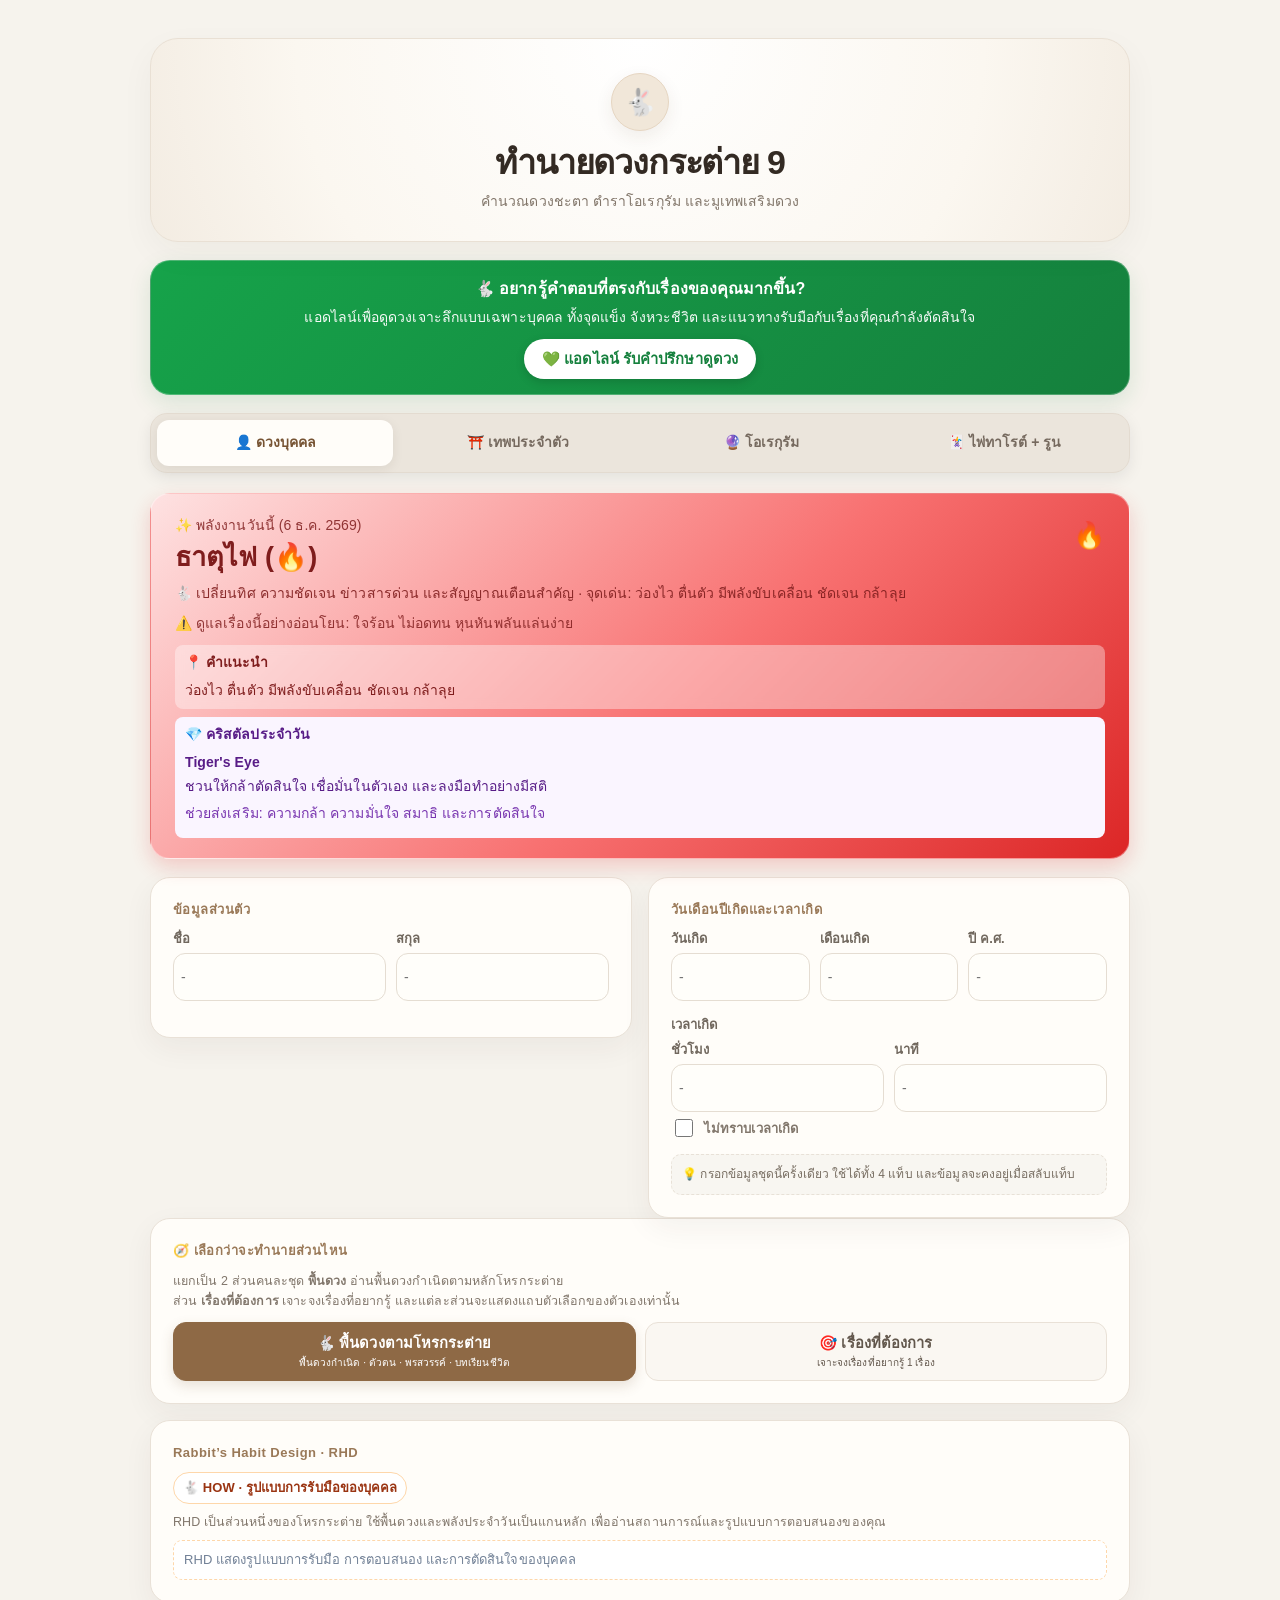
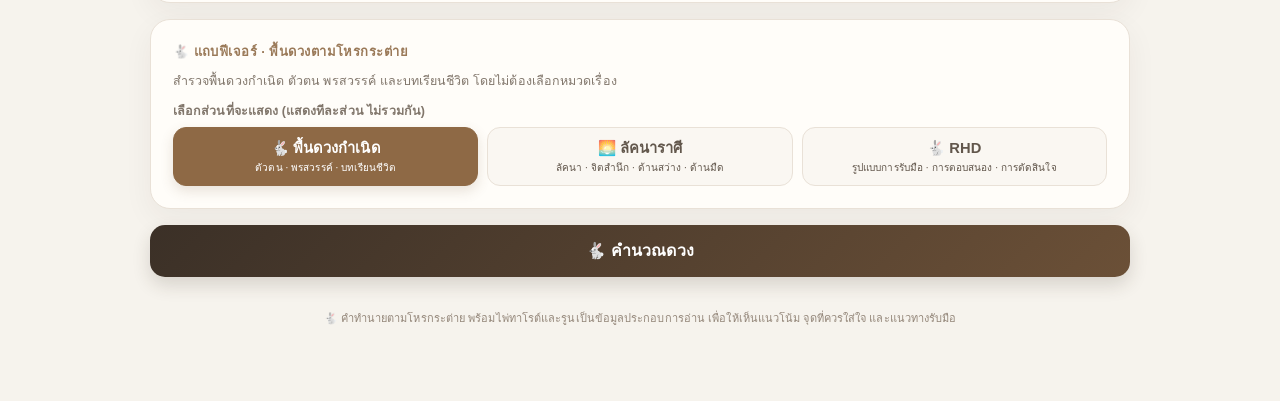
==== index.html @ 7a365c08 "Enable PWA installation on Rabbitastro Main" ====
<!DOCTYPE html>
<html lang="th">
<head>
  <meta charset="UTF-8" />
  <meta name="viewport" content="width=device-width, initial-scale=1.0, viewport-fit=cover" />
  <meta name="theme-color" content="#6f4b3e" />
  <meta name="mobile-web-app-capable" content="yes" />
  <meta name="apple-mobile-web-app-capable" content="yes" />
  <meta name="apple-mobile-web-app-status-bar-style" content="default" />
  <link rel="manifest" href="/manifest.webmanifest" />
  <link rel="icon" href="/assets/pwa/rabbitastro-icon.svg" type="image/svg+xml" />
  <title>🐇 โหรกระต่ายเลข 9 · คำนวณดวงชะตา ตำราโอเรกุรัม และมูเทพเสริมดวง</title>
  <link rel="stylesheet" href="assets/css/styles.css" />
</head>
<body>
  <div class="wrap">

    <header class="hero">
      <div class="bunny-badge">🐇</div>
      <h1>ทำนายดวงกระต่าย 9</h1>
      <p>คำนวณดวงชะตา ตำราโอเรกุรัม และมูเทพเสริมดวง</p>
    </header>


    <section class="line-cta home" aria-label="แอดไลน์ดูดวง">
      <div class="line-cta-title">🐇 อยากรู้คำตอบที่ตรงกับเรื่องของคุณมากขึ้น?</div>
      <div class="line-cta-text">แอดไลน์เพื่อดูดวงเจาะลึกแบบเฉพาะบุคคล ทั้งจุดแข็ง จังหวะชีวิต และแนวทางรับมือกับเรื่องที่คุณกำลังตัดสินใจ</div>
      <a class="line-cta-btn" href="https://lin.ee/6Jwz5RD" target="_blank" rel="noopener noreferrer">💚 แอดไลน์ รับคำปรึกษาดูดวง</a>
    </section>

    <div class="engine-tabs">
      <button class="tab-btn active" id="tabPerson">👤 ดวงบุคคล</button>
      <button class="tab-btn" id="tabGod">⛩️ เทพประจำตัว</button>
      <button class="tab-btn" id="tabOreguram">🔮 โอเรกุรัม</button>
      <button class="tab-btn" id="tabTarotRune">🃏 ไพ่ทาโรต์ + รูน</button>
    </div>

    <div class="daily-element-card" id="dailyElementBox">
      <div class="top-row">
        <div>
          <div class="daily-element-title">✨ พลังงานวันนี้ (<span id="dailyDateText">21 ก.ย. 2569</span>)</div>
          <div class="daily-element-value" id="dailyElementVal">ธาตุน้ำ (💧)</div>
        </div>
        <div class="daily-element-icon" id="dailyElementIcon">💧</div>
      </div>
      <div class="daily-element-desc" id="dailyElementDesc">🐇 เปลี่ยนทิศ   การไหลขยับขยาย การสื่อสาร และโอกาสใหม่ๆ ที่เข้ามา · จุดเด่น: ยืดหยุ่น ปรับตัวเก่ง มีความคิดสร้างสรรค์ลื่นไหล</div>
      <div class="daily-element-warn" id="dailyElementWarn">⚠️ ดูแลเรื่องนี้อย่างอ่อนโยน: ลังเล เปลี่ยนใจง่าย ขาดความแน่นอน</div>
      <div class="daily-element-badge daily-element-stack">
        <div class="daily-element-stack-title">📍 คำแนะนำ</div>
        <div id="dailyElementSuggest">ยืดหยุ่น ปรับตัวเก่ง มีความคิดสร้างสรรค์ลื่นไหล</div>
      </div>
      <div class="daily-element-badge daily-element-stack daily-crystal-stack" style="margin-top:8px;background:#faf5ff;border-color:#e9d5ff;color:#581c87;">
        <div class="daily-element-stack-title">💎 คริสตัลประจำวัน</div>
        <div><b id="dailyCrystalName">-</b></div>
        <div id="dailyCrystalHealing"></div>
        <div class="daily-element-desc" id="dailyCrystalSupport" style="margin-top:4px;color:#6b21a8;">ช่วยส่งเสริม: -</div>
      </div>
     </div>

    <script src="assets/js/01-daily-r9.js"></script>

    <!-- ===== ฟอร์มกรอกข้อมูลครั้งเดียว ใช้ร่วมกันทุกแท็บ (อยู่นอกแท็บ ข้อมูลจึงคงอยู่เมื่อสลับ) ===== -->
    <div id="sharedForm">
      <div class="shared-form-column shared-form-left">
        <section class="card">
          <span class="card-title">ข้อมูลส่วนตัว</span>
          <div class="f-row personal-name-row">
            <div class="field"><label for="fName">ชื่อ</label><input id="fName" type="text" placeholder="-" /></div>
            <div class="field"><label for="fLast">สกุล</label><input id="fLast" type="text" placeholder="-" /></div>
          </div>
        </section>
      </div>

      <div class="shared-form-column shared-form-right">
        <section class="card">
          <span class="card-title">วันเดือนปีเกิดและเวลาเกิด</span>
          <div class="f-row birth-date-row">
            <div class="field"><label for="bDay">วันเกิด</label><input id="bDay" type="number" min="1" max="31" placeholder="-" /></div>
            <div class="field"><label for="bMonth">เดือนเกิด</label><input id="bMonth" type="number" min="1" max="12" placeholder="-" /></div>
            <div class="field"><label for="bYear">ปี ค.ศ.</label><input id="bYear" type="number" placeholder="-" /></div>
          </div>
          <div style="margin-top: 8px;">
            <label>เวลาเกิด</label>
            <div class="f-row birth-time-row" style="margin-bottom:0;">
              <div class="field"><label for="bHour">ชั่วโมง</label><input id="bHour" type="number" min="0" max="23" placeholder="-" /></div>
              <div class="field"><label for="bMin">นาที</label><input id="bMin" type="number" min="0" max="59" placeholder="-" /></div>
            </div>
            <label class="chk"><input type="checkbox" id="noBirthTime" /> ไม่ทราบเวลาเกิด</label>
          </div>
          <div class="hint-box">
            💡 กรอกข้อมูลชุดนี้ครั้งเดียว ใช้ได้ทั้ง 4 แท็บ และข้อมูลจะคงอยู่เมื่อสลับแท็บ
          </div>
        </section>
      </div>
    </div>


    <div id="enginePerson">
      <section class="card">
        <span class="card-title">🧭 เลือกว่าจะทำนายส่วนไหน</span>
        <p style="font-size:12.5px; color:var(--text-muted); margin:0 0 10px;">
          แยกเป็น 2 ส่วนคนละชุด   <b>พื้นดวง</b> อ่านพื้นดวงกำเนิดตามหลักโหรกระต่าย<br/>
          ส่วน <b>เรื่องที่ต้องการ</b> เจาะจงเรื่องที่อยากรู้ และแต่ละส่วนจะแสดงแถบตัวเลือกของตัวเองเท่านั้น
        </p>
        <div class="chip-group" id="modeGroup">
          <div class="chip-btn active" data-mode="base"><span class="chip-title">🐇 พื้นดวงตามโหรกระต่าย</span><small style="font-weight:normal; font-size:10px;">พื้นดวงกำเนิด · ตัวตน · พรสวรรค์ · บทเรียนชีวิต</small></div>
          <div class="chip-btn" data-mode="topic"><span class="chip-title">🎯 เรื่องที่ต้องการ</span><small style="font-weight:normal; font-size:10px;">เจาะจงเรื่องที่อยากรู้ 1 เรื่อง</small></div>
        </div>
      </section>

      <!-- ===== Rabbit’s Habit Design (RHD) ===== -->
      <section class="card rhd-card" id="rhdControl">
        <span class="card-title">Rabbit’s Habit Design · RHD</span>
        <div class="rhd-badge">🐇 HOW · รูปแบบการรับมือของบุคคล</div>
        <p style="font-size:12.5px; color:var(--text-muted); margin:0 0 8px;">
          RHD เป็นส่วนหนึ่งของโหรกระต่าย ใช้พื้นดวงและพลังประจำวันเป็นแกนหลัก เพื่ออ่านสถานการณ์และรูปแบบการตอบสนองของคุณ
        </p>
        <div class="rhd-note">RHD แสดงรูปแบบการรับมือ การตอบสนอง และการตัดสินใจของบุคคล</div>
      </section>

      <!-- ===== แถบฟีเจอร์ของ "พื้นดวงตามโหรกระต่าย" ===== -->
      <section class="card" id="baseBar">
        <span class="card-title">🐇 แถบฟีเจอร์ · พื้นดวงตามโหรกระต่าย</span>
        <p style="font-size:12.5px; color:var(--text-muted); margin:0 0 10px;">
          สำรวจพื้นดวงกำเนิด ตัวตน พรสวรรค์ และบทเรียนชีวิต โดยไม่ต้องเลือกหมวดเรื่อง
        </p>
        <label style="font-size:12.5px; font-weight:700; color:var(--text-muted);">เลือกส่วนที่จะแสดง (แสดงทีละส่วน ไม่รวมกัน)</label>
        <div class="chip-group" id="baseViewGroup">
          <div class="chip-btn active" data-view="natal"><span class="chip-title">🐇 พื้นดวงกำเนิด</span><small style="font-weight:normal; font-size:10px;">ตัวตน · พรสวรรค์ · บทเรียนชีวิต</small></div>
          <div class="chip-btn" data-view="asc"><span class="chip-title">🌅 ลัคนาราศี</span><small style="font-weight:normal; font-size:10px;">ลัคนา · จิตสำนึก · ด้านสว่าง · ด้านมืด</small></div>
          <div class="chip-btn" data-view="rhd"><span class="chip-title">🐇 RHD</span><small style="font-weight:normal; font-size:10px;">รูปแบบการรับมือ · การตอบสนอง · การตัดสินใจ</small></div>
        </div>
      </section>

      <!-- ===== แถบฟีเจอร์ของ "เรื่องที่ต้องการ" ===== -->
      <section class="card" id="topicBar" style="display:none;">
        <span class="card-title">🎯 แถบฟีเจอร์ · เรื่องที่ต้องการ</span>
        <div style="margin-top:4px;">
          <label style="font-size:12.5px; font-weight:700; color:var(--text-muted);">เลือกส่วนที่จะแสดง (แสดงทีละส่วน ไม่รวมกัน)</label>
          <div class="chip-group" id="topicViewGroup">
            <div class="chip-btn active" data-view="short"><span class="chip-title">🎯 ภาพรวมของเรื่อง</span><small style="font-weight:normal; font-size:10px;">แนวโน้มหลักและ<span class="thai-keep">คำแนะนำ</span></small></div>
            <div class="chip-btn" data-view="month"><span class="chip-title">📅 รายเดือน</span><small style="font-weight:normal; font-size:10px;">แนวโน้มเฉพาะเรื่อง 3 เดือน</small></div>
          </div>
        </div>
        <div style="margin-top:14px;">
          <span class="card-title">หมวดเรื่อง</span>
          <p style="font-size:12.5px; color:var(--text-muted); margin:0 0 10px;">
            เลือกเรื่องที่อยากรู้ คำทำนายจะสรุปภาพรวมของเรื่องที่เลือก พร้อมแนวโน้ม จุดที่ควรระวัง และ<span class="thai-keep">คำแนะนำ</span> (ภาพรวม · รายเดือน 3 เดือน)<br/>
            เลือกหัวข้อที่ต้องการเพื่อดูคำทำนายเฉพาะเรื่อง
          </p>
          <div class="chip-group" id="catGroup">
            <div class="chip-btn active" data-cat="work">การงาน</div>
            <div class="chip-btn" data-cat="money">การเงิน</div>
            <div class="chip-btn" data-cat="health">สุขภาพ</div>
            <div class="chip-btn" data-cat="love">ความรัก</div>
            <div class="chip-btn" data-cat="interest">เรื่องที่สนใจ</div>
          </div>
        </div>
        <div style="margin-top:14px;">
          <span class="card-title">รายละเอียดเรื่อง</span>
          <div class="chip-group" id="subTopicGroup"></div>
        </div>
      </section>



      <button type="button" class="btn-submit" id="btnCalc">🐇 คำนวณดวง</button>
    </div>

    <!-- Engine 2: องค์เทพประจำตัวตามพื้นดวงโหรกระต่าย -->
    <div id="engineGod" style="display:none;">
      <section class="card">
        <span class="card-title">⛩️ ค้นหาองค์เทพประจำตัว</span>
        <p style="font-size:13px; color:var(--text-muted); margin:0; line-height:1.65;">
          อ่านองค์เทพประจำตัวโดยยึดพื้นดวงตามหลักโหรกระต่ายเป็นหลัก และใช้องค์เทพเป็นสัญลักษณ์ประกอบคำทำนาย
        </p>
        <div class="hint-box" style="margin-top:12px;">✨ กรุณากรอกข้อมูลส่วนตัวในแบบฟอร์มหลักด้านบนให้ครบ หากไม่ทราบเวลาเกิด สามารถเลือก “ไม่ทราบเวลาเกิด” ได้</div>
      </section>
      <button class="btn-submit" id="btnCalcGod" style="background: linear-gradient(135deg, #b45309 0%, #78350f 100%);">
        ⛩️ คำนวณองค์เทพประจำตัว
      </button>
    </div>

    <!-- Engine ตำราโอเรกุรัม 100 คำถาม -->
    <div id="engineTarotRune" style="display:none;">
  <section class="card">
    <span class="card-title">🃏 ไพ่ทาโรต์ + ᚠ อักษรรูน</span>
    <p style="font-size:12.5px;color:var(--text-muted);margin:0 0 10px;">ใช้ไพ่ทาโรต์และอักษรรูนเป็นสัญลักษณ์ประกอบการอ่าน โดยให้โหรกระต่ายเป็นแกนหลักของคำทำนาย</p>
    <div class="hint-box">✨ เมื่อกดคำนวณ ระบบจะแสดงคำทำนายแบบละเอียด พร้อมไพ่ประจำตัว ไพ่ประจำวัน รูนประจำตัว รูนประจำวัน และคำทำนายร่วมกับโหรกระต่าย</div>
  </section>
  <button class="btn-submit" id="btnCalcTarotRune" style="background:linear-gradient(135deg,#7c3aed 0%,#312e81 100%);">🃏 คำนวณไพ่ทาโรต์ + อักษรรูน</button>
</div>

<div id="engineOreguram" style="display:none;">
      <section class="card">
        <span class="card-title">🔮 ตำราทำนายโอเรกุรัม · 100 คำถาม</span>
        <p style="font-size:12.5px; color:var(--text-muted); margin-bottom:12px;">
          คิดถึงเรื่องที่อยากรู้ให้ชัด แล้วเลือกคำถามที่ตรงกับสถานการณ์ของคุณ 1 ข้อ
        </p>
        <div class="oreguram-input-group">
          <label>หมวดคำถาม</label>
          <div id="oreguramCategorySlider" class="oreguram-slider" role="group" aria-label="เลื่อนเลือกหมวดคำถาม"></div>
        </div>
        <div class="oreguram-input-group" style="margin-top:14px;">
          <label>คำถาม</label>
          <div id="oreguramQuestionSlider" class="oreguram-slider oreguram-question-slider" role="group" aria-label="เลื่อนเลือกคำถาม">
            <span class="oreguram-slider-placeholder">กรุณาเลือกหมวดคำถามก่อน</span>
          </div>
        </div>
        <div hidden aria-hidden="true">
          <select id="oreguramCategory"><option value="">เลือกหมวดคำถาม</option></select>
          <select id="oreguramQuestion" disabled><option value="">เลือกคำถาม</option></select>
          <select id="oreguramTopic" disabled><option value="">เลือกหัวข้อ</option></select>
        </div>
        <div class="hint-box" style="margin-top:12px;">
          📖 เลือกหมวดเรื่องก่อน แล้วช่องคำถามจะแสดงเฉพาะคำถามในหมวดนั้น เลือกคำถามที่ตรงกับสิ่งที่อยากรู้เพื่ออ่านคำทำนายตามโหรกระต่าย
        </div>
      </section>

      <button class="btn-submit" id="btnCalcOreguram" style="background: linear-gradient(135deg, #4c1d95 0%, #1e1b4b 100%);">
        🔮 ถอดรหัสคำทำนายโอเรกุรัม
      </button>
    </div>


    <section id="results" class="card" style="display:none; margin-top:16px;"></section>

    <footer>🐇 คำทำนายตามโหรกระต่าย พร้อมไพ่ทาโรต์และรูนเป็นข้อมูลประกอบการอ่าน เพื่อให้เห็นแนวโน้ม จุดที่ควรใส่ใจ และแนวทางรับมือ</footer>
  </div>

  <script src="assets/js/02-horakratai-engine.js"></script>

  <script src="assets/js/03-daily-element.js"></script>

  <script src="assets/js/04-ui-renderers.js"></script>
  <script src="assets/js/05-form-storage.js"></script>

  <script>
    if ("serviceWorker" in navigator && window.isSecureContext) {
      window.addEventListener("load", function () {
        navigator.serviceWorker.register("/service-worker.js", { scope: "/" })
          .catch(function (error) { console.warn("Rabbitastro PWA registration:", error); });
      });
    }
  </script>
</body>
</html>
---- assets/css/styles.css ----
:root {
  --bg-color: #f8f8f8;
  --card-bg: #ffffff;
  --text-main: #2d3748;
  --text-muted: #718096;
  --primary-orange: #e66a00;
  --primary-orange-light: #fff5eb;
  --dark-btn: #1a1a1a;
  --border-color: #edf2f7;
  --radius-lg: 20px;
  --radius-md: 12px;
  --shadow: 0 4px 15px rgba(0, 0, 0, 0.03);
}

* { box-sizing: border-box; }
html { scroll-behavior: smooth; }
body {
  margin: 0;
  font-family: -apple-system, BlinkMacSystemFont, "Sarabun", "SF Pro Display", "Segoe UI", Roboto, sans-serif;
  background-color: var(--bg-color);
  color: var(--text-main);
  line-height: 1.6;
}

.wrap { max-width: 480px; margin: 0 auto; padding: 20px 16px 60px; }

header.hero { text-align: center; padding: 10px 0 15px; }
.hero .bunny-badge {
  width: 50px; height: 50px; background: #fff5eb; border-radius: 50%;
  display: flex; align-items: center; justify-content: center;
  font-size: 26px; margin: 0 auto 10px; border: 1px solid #fbd38d;
}
.hero h1 { margin: 0; font-size: 22px; font-weight: 800; color: #1a202c; }
.hero p { margin: 4px 0 0; color: var(--text-muted); font-size: 13px; }

.engine-tabs {
  display: flex; gap: 4px; margin: 15px 0 12px; background: #e2e8f0; padding: 4px; border-radius: 14px;
  flex-wrap: wrap;
}
.tab-btn {
  flex: 1 1 30%; text-align: center; padding: 8px 6px; border: none; background: transparent;
  border-radius: 10px; font-weight: 700; font-size: 12px; color: var(--text-muted); cursor: pointer;
  transition: all .2s ease;
}
.tab-btn.active {
  background: var(--card-bg); color: var(--primary-orange); box-shadow: 0 2px 6px rgba(0,0,0,0.06);
}

.daily-element-card {
  background: linear-gradient(135deg, #7a120a 0%, #a72318 100%);
  color: #ffffff; border-radius: var(--radius-lg); padding: 16px 18px; margin-bottom: 16px;
  box-shadow: 0 8px 20px rgba(122, 18, 10, 0.25); position: relative; overflow: hidden;
  transition: all 0.4s ease;
}
.daily-element-card.card-elem-น้ำ { background: linear-gradient(135deg, #dbeafe 0%, #93c5fd 55%, #60a5fa 100%) !important; box-shadow: 0 8px 20px rgba(37,99,235,.18) !important; color: #1e3a8a; }
.daily-element-card.card-elem-ไฟ { background: linear-gradient(135deg, #fee2e2 0%, #f87171 55%, #dc2626 100%) !important; box-shadow: 0 8px 20px rgba(220,38,38,.20) !important; color: #7f1d1d; }
.daily-element-card.card-elem-ไม้ { background: linear-gradient(135deg, #dcfce7 0%, #86efac 55%, #16a34a 100%) !important; box-shadow: 0 8px 20px rgba(22,163,74,.18) !important; color: #14532d; }
.daily-element-card.card-elem-เหล็ก { background: linear-gradient(135deg, #f3f4f6 0%, #9ca3af 55%, #6b7280 100%) !important; box-shadow: 0 8px 20px rgba(75,85,99,.20) !important; color: #1f2937; }
.daily-element-card.card-elem-ดิน { background: linear-gradient(135deg, #f3e2d0 0%, #c89b72 55%, #8b5a2b 100%) !important; box-shadow: 0 8px 20px rgba(120,72,32,.20) !important; color: #4a2c16; }
.daily-element-card.card-elem-ทอง { background: linear-gradient(135deg, #fff9b0 0%, #fde047 55%, #eab308 100%) !important; box-shadow: 0 8px 20px rgba(161,98,7,.20) !important; color: #713f12; }
.daily-element-card.card-elem-น้ำ .daily-element-title,
.daily-element-card.card-elem-น้ำ .daily-element-desc,
.daily-element-card.card-elem-น้ำ .daily-element-warn,
.daily-element-card.card-elem-ไฟ .daily-element-title,
.daily-element-card.card-elem-ไฟ .daily-element-desc,
.daily-element-card.card-elem-ไฟ .daily-element-warn,
.daily-element-card.card-elem-ไม้ .daily-element-title,
.daily-element-card.card-elem-ไม้ .daily-element-desc,
.daily-element-card.card-elem-ไม้ .daily-element-warn,
.daily-element-card.card-elem-เหล็ก .daily-element-title,
.daily-element-card.card-elem-เหล็ก .daily-element-desc,
.daily-element-card.card-elem-เหล็ก .daily-element-warn,
.daily-element-card.card-elem-ดิน .daily-element-title,
.daily-element-card.card-elem-ดิน .daily-element-desc,
.daily-element-card.card-elem-ดิน .daily-element-warn,
.daily-element-card.card-elem-ทอง .daily-element-title,
.daily-element-card.card-elem-ทอง .daily-element-desc,
.daily-element-card.card-elem-ทอง .daily-element-warn { color: inherit; }
.daily-element-card.card-elem-น้ำ .daily-element-badge,
.daily-element-card.card-elem-ไฟ .daily-element-badge,
.daily-element-card.card-elem-ไม้ .daily-element-badge,
.daily-element-card.card-elem-เหล็ก .daily-element-badge,
.daily-element-card.card-elem-ดิน .daily-element-badge,
.daily-element-card.card-elem-ทอง .daily-element-badge { background: rgba(255,255,255,.38); color: inherit; }

.daily-element-card .top-row { display: flex; justify-content: space-between; align-items: flex-start; }
.daily-element-title { font-size: 12px; opacity: 0.85; font-weight: 500; }
.daily-element-icon { font-size: 26px; }
.daily-element-value { font-size: 22px; font-weight: 800; margin: 2px 0 6px; }
.daily-element-desc { font-size: 12.5px; opacity: 0.9; margin-bottom: 6px; }
.daily-element-warn { font-size: 12px; opacity: 0.85; margin-bottom: 10px; }
.daily-element-badge {
  background: rgba(0, 0, 0, 0.25); border-radius: 8px; padding: 6px 10px; font-size: 12px;
  display: inline-flex; align-items: center; gap: 6px; backdrop-filter: blur(4px);
}

.card {
  background: var(--card-bg); border-radius: var(--radius-lg); padding: 18px; margin-bottom: 14px;
  box-shadow: var(--shadow); border: 1px solid var(--border-color);
}
.card-title { font-size: 12px; font-weight: 700; color: #a0aec0; text-transform: uppercase; margin-bottom: 10px; display: block; }

.f-row { display: flex; gap: 8px; margin-bottom: 10px; }
.f-row .field { flex: 1; }
label { display: block; font-size: 12px; font-weight: 600; color: var(--text-muted); margin-bottom: 4px; }
input, select {
  width: 100%; font-family: inherit; font-size: 13.5px; color: var(--text-main);
  border-radius: 10px; border: 1px solid #e2e8f0; padding: 8px 10px; background: #fdfdfd; outline: none;
}
input:focus, select:focus { border-color: var(--primary-orange); background: #fff; }

.chk { display: inline-flex; align-items: center; gap: 4px; font-size: 11px; color: var(--text-muted); cursor: pointer; margin-top: 4px; }

.chip-group { display: flex; gap: 8px; flex-wrap: wrap; margin-top: 4px; }
.chip-btn {
  flex: 1; min-width: 0; padding: 10px 8px; border-radius: 10px; border: 1px solid #edf2f7; background: #f7fafc;
  font-size: 13px; font-weight: 600; color: #4a5568; cursor: pointer; transition: all .15s; text-align: center;
}
.chip-btn.active {
  background: var(--primary-orange); color: #fff; border-color: var(--primary-orange);
  box-shadow: 0 3px 8px rgba(230, 106, 0, 0.25);
}
.chip-btn-sub {
  padding: 6px 12px; border-radius: 8px; border: 1px solid #edf2f7; background: #f7fafc;
  font-size: 12px; font-weight: 500; color: #4a5568; cursor: pointer;
}
.chip-btn-sub.active {
  background: var(--primary-orange-light); color: var(--primary-orange); border-color: #fbd38d; font-weight: 700;
}

.btn-submit {
  width: 100%; border: 0; cursor: pointer; font-weight: 700; font-size: 15px; padding: 13px;
  border-radius: var(--radius-md); background: var(--dark-btn); color: #fff;
  display: flex; align-items: center; justify-content: center; gap: 8px; margin-top: 10px;
  box-shadow: 0 4px 12px rgba(0,0,0,0.15); transition: background .2s;
}
.btn-submit:hover { background: #333; }

.num-grid { display: flex; flex-direction: column; gap: 10px; margin: 10px 0; }
.num-tile { background: #f7fafc; border: 1px solid #edf2f7; border-radius: 12px; padding: 12px; }
.num-tile.hl { background: var(--primary-orange-light); border-color: #fbd38d; }
.num-tile .k { font-size: 11px; color: var(--text-muted); font-weight: 700; text-transform: uppercase; }
.num-tile .v { font-size: 15px; font-weight: 800; color: var(--text-main); margin-top: 2px; }
.num-tile .desc { font-size: 12px; color: #4a5568; margin-top: 4px; line-height: 1.4; }

.month-grid { display: flex; flex-direction: column; gap: 10px; margin-top: 10px; }
.month-card { background: #ffffff; border: 1px solid #e2e8f0; border-radius: 12px; padding: 12px; box-shadow: 0 2px 6px rgba(0,0,0,0.02); }
.month-header { display: flex; justify-content: space-between; align-items: center; margin-bottom: 6px; }
.month-name { font-size: 14px; font-weight: 800; color: #2d3748; }

.element-tag { display: inline-block; padding: 2px 6px; border-radius: 4px; font-size: 11px; font-weight: bold; margin-left: 4px; }
.elem-น้ำ { background: #e0f2fe; color: #0369a1; }
.elem-ไฟ { background: #fee2e2; color: #b91c1c; }
.elem-ไม้ { background: #dcfce7; color: #166534; }
.elem-เหล็ก { background: #e5e7eb; color: #374151; }
.elem-ดิน { background: #fef3c7; color: #92400e; }
.elem-ทอง { background: #fef08a; color: #a16207; }

.pred-block { margin: 10px 0; padding: 13px; background: #f7fafc; border-radius: 12px; border: 1px solid #edf2f7; }
.pred-block h4 { margin: 0 0 8px; font-size: 16px; line-height: 1.45; color: var(--primary-orange); border-bottom: 1px solid #edf2f7; padding-bottom: 7px; }
.pred-section-item { margin-top: 8px; font-size: 15px; line-height: 1.7; }
.pred-section-item b { line-height: 1.6; }
.answer-box { font-size: 15px; line-height: 1.7; }
.step-list li { margin-bottom: 5px; font-size: 14px; line-height: 1.65; }
.dd-box { font-size: 14px; line-height: 1.65; }
/* อ่านง่ายบนหน้าจอมือถือ โดยคงขนาดตัวอักษรคำทำนายให้ชัดเจน */
@media (max-width: 600px) {
  .pred-block { padding: 12px; }
  .pred-block h4 { font-size: 16px; }
  .pred-section-item { font-size: 15px; line-height: 1.75; }
}
.pred-section-item b { color: #2d3748; }

.answer-box { border-radius: 12px; padding: 12px 14px; margin: 10px 0; font-size: 13px; line-height: 1.55; border: 1px solid; }
.verdict-good { background: #f0fff4; border-color: #9ae6b4; color: #22543d; }
.verdict-mid { background: #fffaf0; border-color: #fbd38d; color: #744210; }
.verdict-warn { background: #fff5f5; border-color: #feb2b2; color: #742a2a; }
.verdict-chip { display: inline-block; font-size: 11.5px; font-weight: 800; padding: 3px 12px; border-radius: 20px; margin-bottom: 6px; }
.chip-good { background: #c6f6d5; color: #22543d; border: 1px solid #9ae6b4; }
.chip-mid { background: #fefcbf; color: #744210; border: 1px solid #faf089; }
.chip-warn { background: #fed7d7; color: #742a2a; border: 1px solid #feb2b2; }
.hint-box { font-size: 12px; color: var(--text-muted); background: #f7fafc; border: 1px dashed #e2e8f0; border-radius: 10px; padding: 10px; margin-top: 8px; }

/* ---------- บล็อกรายละเอียดเชิงลึก ---------- */
.step-list { margin: 6px 0 0; padding-left: 18px; }
.step-list li { margin-bottom: 6px; font-size: 12.5px; line-height: 1.5; color: #2d3748; }
.dd-grid { display: flex; flex-direction: column; gap: 8px; margin-top: 8px; }
.dd-box { border-radius: 10px; padding: 9px 11px; font-size: 12.5px; line-height: 1.5; }
.dd-do { background: #f0fff4; border: 1px solid #9ae6b4; color: #22543d; }
.dd-dont { background: #fff5f5; border: 1px solid #feb2b2; color: #742a2a; }
.dd-box ul { margin: 4px 0 0; padding-left: 18px; }
.dd-box li { margin-bottom: 3px; }
.lucky-grid { display: flex; flex-wrap: wrap; gap: 6px; margin-top: 7px; }
.lucky-chip { background: #ffffff; border: 1px solid #e2e8f0; border-radius: 20px; padding: 3px 10px; font-size: 11.5px; color: #2d3748; font-weight: 600; }
.chant-box { background: #ffffff; border: 1px dashed #d8b4fe; border-radius: 10px; padding: 9px 11px; margin-top: 8px; font-size: 12.5px; color: #4c1d95; line-height: 1.5; }
.chant-box .mantra { font-family: monospace; white-space: pre-wrap; font-weight: 700; color: #581c87; display: block; margin-top: 3px; }
.role-box { border-left: 4px solid #fbd38d; background: #fffaf0; border-radius: 8px; padding: 9px 11px; font-size: 12.5px; line-height: 1.5; margin-top: 8px; color: #744210; }

/* ---------- Rabbit’s Habit Design (RHD) ---------- */
.rhd-card { background: linear-gradient(135deg, #fffaf0 0%, #fff7ed 100%); border: 1px solid #fed7aa; }
.rhd-badge { display:inline-flex; align-items:center; gap:6px; padding:4px 9px; border-radius:999px; background:#fff; border:1px solid #fed7aa; color:#9a3412; font-size:11px; font-weight:800; margin-bottom:8px; }
.rhd-grid { display:grid; grid-template-columns:1fr 1fr; gap:8px; margin-top:8px; }
.rhd-tile { background:#fff; border:1px solid #edf2f7; border-radius:10px; padding:9px 10px; }
.rhd-tile .rhd-k { font-size:10.5px; color:#a0aec0; font-weight:800; text-transform:uppercase; }
.rhd-tile .rhd-v { font-size:14px; font-weight:800; color:#2d3748; margin-top:2px; }
.rhd-tile .rhd-d { font-size:11.5px; color:#4a5568; line-height:1.45; margin-top:3px; }
.rhd-combined { background:#fff; border:1px solid #fdba74; border-left:4px solid #ea580c; border-radius:11px; padding:10px 11px; margin-top:9px; }
.rhd-combined h4 { margin:0 0 5px; font-size:13.5px; color:#9a3412; }
.rhd-section { margin-top:7px; font-size:12px; line-height:1.55; color:#2d3748; }
.rhd-section b { color:#7c2d12; }
.rhd-note { margin-top:8px; font-size:11px; color:#718096; background:#fff; border:1px dashed #fed7aa; border-radius:9px; padding:8px 10px; }
.rhd-matrix-count { display:inline-block; margin-left:5px; padding:2px 7px; border-radius:999px; background:#ffedd5; color:#9a3412; font-size:10px; font-weight:800; }
@media (max-width:360px){ .rhd-grid{grid-template-columns:1fr;} }
.role-box b { color: #975a16; }
.mini-h { font-size: 12.5px; font-weight: 800; color: #2d3748; margin-top: 10px; display: block; }
.level-dots { margin-top: 8px; }
.level-dots .dot { display: inline-block; width: 15px; height: 15px; border-radius: 50%; margin-right: 4px; background: #e2e8f0; }

/* ---------- บล็อกยอดฮิต + ขั้นตอนที่ 9 ---------- */
.tbl-scroll { overflow-x: auto; margin-top: 6px; }
.num-tbl { min-width: 100%; }
.num-tbl td, .num-tbl th { font-size: 11.5px; padding: 6px 7px; }
.topic-line { font-size: 12.5px; color: #2d3748; background: #fffaf0; border: 1px solid #fbd38d; border-radius: 10px; padding: 7px 10px; margin-top: 8px; line-height: 1.55; }
.num-badge { display: inline-block; min-width: 21px; text-align: center; background: #1e40af; color: #fff; border-radius: 6px; padding: 1px 5px; font-weight: 800; font-size: 12px; }
.muted { color: #a0aec0; }
.lucky-pill { display: inline-block; background: #fef3c7; border: 1px solid #fbd38d; color: #92400e; border-radius: 20px; padding: 1px 8px; font-weight: 800; font-size: 12px; margin-right: 4px; }
.mth3 { display: flex; flex-direction: column; gap: 6px; margin-top: 6px; }
.mth { background: #f7fafc; border: 1px solid #edf2f7; border-radius: 10px; padding: 8px 10px; font-size: 12.5px; color: #4a5568; line-height: 1.5; }
.mth b { display: block; color: #2d3748; font-size: 12px; margin-bottom: 2px; }

.god-card {
  background: linear-gradient(135deg, #fffbeb 0%, #fef3c7 100%);
  border: 1px solid #fde68a; border-radius: 16px; padding: 16px; margin-top: 10px;
}
.god-title { font-size: 18px; font-weight: 800; color: #78350f; display: flex; align-items: center; gap: 8px; }
.god-type { font-size: 11px; background: #b45309; color: #fff; padding: 2px 8px; border-radius: 12px; font-weight: 600; }
.god-box { background: #ffffff; border-radius: 10px; padding: 10px; margin-top: 8px; font-size: 12.5px; color: #451a03; border: 1px solid #fef3c7; }
.god-box b { color: #78350f; }

/* ---------- รายละเอียดองค์เทพแบบเต็ม ---------- */
.god-card-main { padding: 18px; }
.god-message-box { font-size: 16px; line-height: 1.85; padding: 15px; border-radius: 14px; }
.god-message-box b { display: inline-block; margin-bottom: 5px; font-size: 16px; color: #166534; }
.god-card-main .god-lead { font-size: 15px; line-height: 1.8; }
.god-code-row { display:flex; justify-content:space-between; gap:8px; flex-wrap:wrap; font-size:12px; color:#92400e; margin-top:6px; }
.god-lead { margin-top:10px; background:rgba(255,255,255,.78); border:1px solid #fde68a; border-radius:12px; padding:11px; font-size:12.5px; line-height:1.6; color:#451a03; }
.god-prediction-block { background:#fffaf0; border-color:#fcd34d; }
.god-role-block { background:#fffbeb; border-color:#fde68a; }
.god-warning-block { background:#fff7ed; border-color:#fed7aa; }
.god-detail-box { background:#fff; border:1px solid #fef3c7; border-radius:10px; padding:10px 11px; margin-top:8px; font-size:12.5px; line-height:1.55; color:#451a03; }
.god-detail-box.good { background:#f0fdf4; border-color:#bbf7d0; color:#14532d; }
.god-detail-box.warn { background:#fff5f5; border-color:#fecaca; color:#7f1d1d; }
.god-detail-title { font-weight:800; color:#78350f; margin-bottom:3px; }
.god-detail-box.good .god-detail-title { color:#166534; }
.god-detail-box.warn .god-detail-title { color:#991b1b; }
.god-list { margin:5px 0 0; padding-left:20px; font-size:12.5px; line-height:1.55; color:#451a03; }
.god-list li { margin-bottom:5px; }

table.tbl { width: 100%; border-collapse: collapse; margin: 10px 0; font-size: 12px; }
table.tbl th, table.tbl td { border: 1px solid #edf2f7; padding: 8px; text-align: left; }
table.tbl th { background: #f7fafc; color: var(--text-muted); }

.refs details { background: var(--card-bg); border: 1px solid var(--border-color); border-radius: 12px; margin: 8px 0; padding: 10px 14px; }
.refs summary { cursor: pointer; font-weight: 700; font-size: 13px; color: var(--text-main); }

.oreguram-symbol {
  font-family: monospace; font-size: 20px; letter-spacing: 4px; background: #2d3748; color: #fbd38d;
  padding: 8px 16px; border-radius: 8px; display: inline-block; margin: 8px 0; text-align: center;
}

footer { text-align: center; color: var(--text-muted); font-size: 11px; margin-top: 20px; }

/* ---------- CTA แอดไลน์ดูดวง ---------- */
.line-cta {
  margin: 14px 0 16px; padding: 15px 16px; border-radius: 16px;
  background: linear-gradient(135deg, #16a34a 0%, #15803d 100%);
  color: #fff; box-shadow: 0 8px 18px rgba(21,128,61,.20);
  text-align: center;
}
.line-cta.home { margin-top: 4px; }
.line-cta-title { font-size: 14px; font-weight: 800; margin-bottom: 5px; }
.line-cta-text { font-size: 12px; line-height: 1.55; opacity: .96; margin-bottom: 10px; }
.line-cta-btn {
  display: inline-flex; align-items: center; justify-content: center; gap: 6px;
  min-width: 210px; padding: 10px 18px; border-radius: 999px;
  background: #fff; color: #15803d; text-decoration: none;
  font-size: 13px; font-weight: 800; box-shadow: 0 3px 10px rgba(0,0,0,.15);
}
.line-cta-btn:active { transform: translateY(1px); }

/* ---------- ปรับขนาดตัวอักษรให้อ่านง่ายขึ้น ---------- */
body { font-size: 15px; line-height: 1.75; }
.hero h1 { font-size: 24px; }
.hero p { font-size: 14px; line-height: 1.65; }
label, .card-title { font-size: 14px; }
input, select, textarea { font-size: 16px; }
button, .btn, .tab-btn { font-size: 15px; }
.pred-block h4 { font-size: 17px; line-height: 1.55; }
.pred-section-item { font-size: 16px; line-height: 1.8; }
.answer-box { font-size: 15px; line-height: 1.75; }
.step-list li, .dd-box, .dd-box li { font-size: 14.5px; line-height: 1.7; }
.hint-box, .role-box, .chant-box { font-size: 14px; line-height: 1.7; }
.lucky-chip { font-size: 13px; }
.rhd-badge { font-size: 13px; }
.rhd-tile .rhd-k { font-size: 12px; }
.rhd-tile .rhd-v { font-size: 16px; }
.rhd-tile .rhd-d, .rhd-section { font-size: 14.5px; line-height: 1.75; }
.rhd-combined h4 { font-size: 16px; }
.rhd-note { font-size: 13px; line-height: 1.65; }
@media (max-width: 600px) {
  .wrap { padding-left: 14px; padding-right: 14px; }
  .pred-section-item { font-size: 15.5px; }
  .rhd-section { font-size: 14.5px; }
}


/* ---------- ปรับ UI ให้ใช้งานง่ายขึ้น: อ่านง่าย แตะสะดวก และรองรับจอใหญ่ ---------- */
:root {
  --primary-orange: #c85a08;
  --primary-orange-light: #fff4e8;
  --border-color: #e7eaf0;
  --radius-lg: 18px;
  --radius-md: 12px;
  --shadow: 0 5px 18px rgba(31, 41, 55, .055);
}
html { scroll-padding-top: 88px; }
body {
  background: #f5f7fb;
  color: #253044;
  font-size: 16px;
  line-height: 1.75;
  -webkit-text-size-adjust: 100%;
}
.wrap {
  width: min(100%, 860px);
  max-width: 860px;
  padding: 22px 20px 64px;
}
.hero { padding: 12px 0 18px !important; }
.hero h1 { font-size: clamp(24px, 4vw, 30px); letter-spacing: -.3px; }
.hero p { max-width: 560px; margin: 6px auto 0; }
.line-cta { box-shadow: 0 5px 14px rgba(21,128,61,.13); }
.line-cta-title { font-size: 16px; }
.line-cta-text { font-size: 14px; }
.engine-tabs {
  position: sticky;
  top: 6px;
  z-index: 20;
  gap: 6px;
  margin: 16px 0 18px;
  padding: 6px;
  border: 1px solid rgba(226,232,240,.9);
  background: rgba(238,242,247,.96);
  box-shadow: 0 5px 16px rgba(15,23,42,.08);
  backdrop-filter: blur(12px);
}
.tab-btn {
  min-height: 46px;
  flex: 1 1 calc(25% - 6px);
  padding: 9px 10px;
  font-size: 14px;
  line-height: 1.35;
  color: #526074;
}
.tab-btn.active { color: #a94705; }
.card {
  padding: clamp(16px, 3vw, 24px);
  margin-bottom: 16px;
  border-color: #e8ebf1;
  box-shadow: 0 5px 18px rgba(31,41,55,.045);
}
.card-title {
  color: #374151;
  font-size: 15px;
  text-transform: none;
  letter-spacing: 0;
  line-height: 1.5;
}
label { color: #374151; font-size: 14px; margin-bottom: 6px; }
input, select, textarea {
  min-height: 46px;
  padding: 11px 12px;
  border: 1px solid #d7dde7;
  border-radius: 11px;
  background: #fff;
  font-size: 16px;
  line-height: 1.4;
  transition: border-color .15s ease, box-shadow .15s ease;
}
input:focus, select:focus, textarea:focus {
  border-color: #d97706;
  box-shadow: 0 0 0 3px rgba(217,119,6,.13);
  outline: none;
}
button, a, input, select, textarea { touch-action: manipulation; }
button { -webkit-tap-highlight-color: transparent; }
.btn-submit {
  min-height: 50px;
  padding: 13px 16px;
  border-radius: 13px;
  font-size: 16px;
  box-shadow: 0 5px 12px rgba(0,0,0,.12);
}
.chip-group { gap: 8px; }
.chip-btn {
  min-height: 44px;
  padding: 10px 12px;
  border-color: #e1e6ee;
  background: #f8fafc;
  font-size: 14px;
  line-height: 1.4;
}
.chk { gap: 8px; font-size: 13px; }
.chk input { width: 18px; min-height: 18px; height: 18px; padding: 0; }
.daily-element-card { padding: 19px; margin-bottom: 18px; }
.daily-element-title { font-size: 14px; }
.daily-element-value { font-size: clamp(21px, 4vw, 27px); line-height: 1.35; }
.daily-element-desc, .daily-element-warn, .daily-element-badge { font-size: 14px; line-height: 1.7; }
.pred-block { padding: 16px; margin: 13px 0; }
.pred-block h4 { font-size: 18px; }
.pred-section-item { font-size: 16px; line-height: 1.85; overflow-wrap: break-word; }
.answer-box { padding: 14px 16px; font-size: 15.5px; }
button:focus-visible, a:focus-visible, .chip-btn:focus-visible, .tab-btn:focus-visible {
  outline: 3px solid rgba(217,119,6,.45);
  outline-offset: 2px;
}
@media (min-width: 700px) {
  .wrap { padding-top: 30px; }
  .hero { margin-bottom: 6px; }
  .engine-tabs { top: 10px; }
  .f-row { gap: 14px; margin-bottom: 14px; }
  .card { margin-bottom: 20px; }
}
@media (max-width: 600px) {
  .wrap { padding: 14px 12px 44px; }
  .hero { padding: 8px 0 14px !important; }
  .hero h1 { font-size: 24px; }
  .line-cta { padding: 14px; }
  .line-cta-title { font-size: 15px; }
  .line-cta-text { font-size: 13px; }
  .engine-tabs { top: 4px; margin: 12px 0 14px; gap: 5px; padding: 5px; }
  .tab-btn { flex: 1 1 calc(50% - 5px); min-height: 44px; padding: 9px 6px; font-size: 13px; }
  .card { padding: 15px; border-radius: 16px; }
  .f-row { flex-wrap: wrap; gap: 10px; }
  .f-row .field { min-width: min(100%, 145px); }
  .daily-element-card { padding: 16px; }
  .pred-block { padding: 13px; }
  .pred-section-item { font-size: 15.5px; }
}
@media (prefers-reduced-motion: reduce) {
  html { scroll-behavior: auto; }
  *, *::before, *::after { transition-duration: .01ms !important; animation-duration: .01ms !important; }
}
  

/* ---------- ปรับขนาดตัวอักษรในช่องกรอกข้อมูลให้พอดีกับ Text Box ---------- */
input:not([type="checkbox"]):not([type="radio"]):not([type="range"]),
select,
textarea {
  min-width: 0;
  max-width: 100%;
  font-size: 14px !important;
  line-height: 1.45;
}
textarea {
  overflow-wrap: break-word;
}
input::placeholder,
textarea::placeholder {
  font-size: 12.5px;
}


/* ---------- Rabbitastro visual refresh: minimal, warm, premium ---------- */
:root {
  --bg-color: #f7f5f1;
  --card-bg: #fffefa;
  --text-main: #29251f;
  --text-muted: #81796f;
  --primary-orange: #a66b36;
  --primary-orange-light: #f5ede3;
  --dark-btn: #29251f;
  --border-color: #ece6dd;
  --radius-lg: 18px;
  --radius-md: 12px;
  --shadow: 0 8px 24px rgba(48, 38, 26, .045);
}
body { background: var(--bg-color); color: var(--text-main); letter-spacing: .005em; }
.wrap { max-width: 520px; padding-top: 24px; }
header.hero { padding: 14px 0 20px; }
.hero .bunny-badge {
  width: 54px; height: 54px; background: #f3e9dc; border: 1px solid #e8d8c5;
  box-shadow: 0 5px 16px rgba(80,55,28,.07);
}
.hero h1 { font-size: clamp(22px, 5vw, 26px); letter-spacing: -.035em; }
.hero p { color: #8b8175; font-size: 13px; }
.engine-tabs {
  gap: 5px; padding: 5px; background: #eee9e1; border: 1px solid #e7e0d6;
  border-radius: 15px; margin: 16px 0 14px;
}
.tab-btn {
  border-radius: 11px; padding: 10px 8px; color: #786f64;
  font-size: 12.5px; transition: background .18s ease, color .18s ease, box-shadow .18s ease;
}
.tab-btn.active {
  color: #7e4f27; background: #fffefa; box-shadow: 0 2px 8px rgba(44,35,25,.08);
}
.card {
  background: var(--card-bg); border: 1px solid #ece6dd; border-radius: 18px;
  padding: 19px; box-shadow: 0 5px 18px rgba(48,38,26,.035);
}
.card-title { color: #9a8875; letter-spacing: .055em; font-size: 11px; }
label { color: #71685e; }
input, select, textarea {
  background: #fff; border-color: #e7e0d7; border-radius: 11px;
}
input:focus, select:focus, textarea:focus {
  border-color: #b88b5d; box-shadow: 0 0 0 3px rgba(166,107,54,.10);
}
.chip-group { gap: 7px; }
.chip-btn {
  background: #faf8f4; border-color: #eee8df; border-radius: 11px;
  color: #62594f; transition: .18s ease;
}
.chip-btn.active {
  background: #8d6038; border-color: #8d6038; color: #fff;
  box-shadow: 0 4px 10px rgba(112,74,39,.16);
}
.chip-btn-sub { background: #faf8f4; border-color: #eee8df; }
.chip-btn-sub.active { background: #f4ece2; border-color: #dfc7ac; color: #875a32; }
.btn-submit {
  border-radius: 12px; background: #29251f; box-shadow: 0 6px 16px rgba(41,37,31,.14);
  letter-spacing: .01em; min-height: 48px;
}
.btn-submit:hover { background: #514638; transform: translateY(-1px); }
.daily-element-card {
  border-radius: 18px; box-shadow: 0 8px 20px rgba(60,45,30,.10);
}
.pred-block { background: #fbf9f5; border-color: #eee8df; border-radius: 14px; }
.pred-block h4 { color: #95663b; border-color: #eee8df; }
.answer-box { border-radius: 13px; }
.hint-box { background: #f8f6f1; border-color: #e8e1d7; color: #776d61; }
.line-cta {
  border-radius: 17px; box-shadow: 0 8px 18px rgba(21,128,61,.12);
}
@media (max-width: 600px) {
  .wrap { padding-left: 14px; padding-right: 14px; }
  .card { padding: 16px; border-radius: 16px; }
  .tab-btn { min-height: 43px; }
}


/* ---------- Responsive typography and layout: phone / tablet / desktop ---------- */
html { -webkit-text-size-adjust: 100%; text-size-adjust: 100%; }
body { font-size: 15px; line-height: 1.65; }
.wrap { width: min(100% - 32px, 760px); max-width: 760px; }
.hero h1 { font-size: clamp(1.45rem, 2.4vw, 1.9rem); line-height: 1.25; }
.hero p { font-size: clamp(.84rem, 1.15vw, .98rem); }
.card-title { font-size: clamp(.72rem, .9vw, .82rem); }
label { font-size: clamp(.82rem, 1vw, .94rem); line-height: 1.5; }
input:not([type="checkbox"]):not([type="radio"]):not([type="range"]),
select, textarea {
  font-size: 1rem !important; line-height: 1.5; min-height: 46px;
}
textarea { min-height: 104px; }
input::placeholder, textarea::placeholder { font-size: .88rem; }
button, .tab-btn, .chip-btn, .chip-btn-sub, .line-cta-btn { font-size: .92rem; line-height: 1.4; }
.tab-btn, .chip-btn { min-height: 46px; }
.pred-section-item, .answer-box { font-size: clamp(.96rem, 1.25vw, 1.08rem); line-height: 1.8; }
.pred-block h4 { font-size: clamp(1.02rem, 1.4vw, 1.18rem); }
@media (min-width: 600px) {
  .wrap { width: min(100% - 48px, 760px); padding-top: 30px; }
  .card { padding: clamp(20px, 2.4vw, 28px); }
  .f-row { gap: 14px; }
  .engine-tabs { gap: 8px; }
  .tab-btn { flex: 1 1 auto; font-size: .9rem; padding: 12px 10px; }
}
@media (min-width: 900px) {
  body { font-size: 16px; }
  .wrap { width: min(100% - 64px, 820px); max-width: 820px; }
  .hero { padding: 24px 0 26px; }
  .hero h1 { font-size: 30px; }
  .engine-tabs { position: static; }
  .card { margin-bottom: 20px; }
}
@media (max-width: 599px) {
  body { font-size: 14.5px; }
  .wrap { width: calc(100% - 24px); padding: 14px 0 36px; }
  .hero h1 { font-size: clamp(1.35rem, 6vw, 1.55rem); }
  .card { padding: 15px; }
  .f-row { gap: 9px; }
  .f-row .field { min-width: 0; flex: 1 1 100%; }
  .engine-tabs { gap: 5px; }
  .tab-btn { flex: 1 1 calc(50% - 5px); min-height: 46px; font-size: .84rem; padding: 9px 5px; }
  .chip-btn { flex: 1 1 calc(50% - 7px); min-height: 46px; }
  .pred-section-item, .answer-box { font-size: .96rem; }
}
@media (max-width: 360px) {
  .wrap { width: calc(100% - 20px); }
  .card { padding: 13px; }
  .tab-btn { font-size: .78rem; }
  .hero .bunny-badge { width: 46px; height: 46px; }
}


/* ---------- Global text wrapping and line-flow fix ---------- */
/* Keep text inside its own layout area across all engines and screen sizes. */
*, *::before, *::after {
  min-width: 0;
}
body, main, section, article, aside, header, footer,
.wrap, .card, .pred-block, .answer-box, .hint-box,
.pred-section-item, .dd-box, .role-box, .chant-box,
.god-card, .god-box, .god-detail-box, .god-message-box,
.rhd-card, .rhd-tile, .rhd-combined, .rhd-section,
.line-cta,
.num-tile, .month-card, .topic-line, .mth,
.field, .f-row {
  min-width: 0;
  max-width: 100%;
}
:where(p, li, label, small, strong, b, em, span, a, button,
       h1, h2, h3, h4, h5, h6, summary, .tab-btn, .chip-btn,
       .chip-btn-sub, .lucky-chip, .status, .god-type, .rhd-badge,
       .rhd-matrix-count, .line-cta-text, .line-cta-title) {
  overflow-wrap: break-word;
  word-break: normal;
  white-space: normal;
}
.pred-block, .answer-box, .pred-section-item, .dd-box,
.god-box, .god-detail-box, .god-lead, .god-message-box,
.rhd-tile, .rhd-combined, .rhd-section,
.topic-line, .hint-box, .role-box, .chant-box {
  overflow-wrap: break-word;
  word-break: normal;
}
.f-row > *, .engine-tabs > *, .chip-group > *,
.rhd-grid > *, .num-grid > *, .month-grid > * {
  min-width: 0;
}
input, select, textarea, button {
  max-width: 100%;
}
textarea {
  white-space: pre-wrap;
  overflow-wrap: break-word;
  word-break: normal;
}
pre, code, .mantra {
  max-width: 100%;
  overflow-x: auto;
}
img, svg, video, canvas {
  max-width: 100%;
}


/* ---------- Keep short Thai UI phrases together ---------- */
/* Prevent short headings and controls (e.g. "คำแนะนำ") from splitting across lines.
   Long body copy remains naturally wrap-able on narrow screens. */
:where(
  .hero h1, .pred-block h3, .pred-block h4, .pred-section-title,
  .section-title, .tab-btn, .chip-btn, .chip-btn-sub,
  .status, .rhd-badge, .god-type, .line-cta-title
) {
  white-space: nowrap;
  word-break: normal;
  overflow-wrap: normal;
}


/* Keep Thai UI labels intact while descriptions wrap naturally. */
.pred-section-item > b,
.pred-section-item > strong,
.answer-box > b,
.role-box > b,
.god-box > b,
.god-detail-box > b {
  display: inline-block;
  white-space: nowrap;
  word-break: normal;
  overflow-wrap: normal;
}

/* ---------- Consistent title + description layout ---------- */
/* A chip's first line is its title; its <small> line is supporting copy. */
.chip-btn {
  display: flex;
  flex-direction: column;
  align-items: center;
  justify-content: center;
  gap: 3px;
  white-space: nowrap;
  word-break: normal;
  overflow-wrap: normal;
  text-align: center;
}
.chip-btn small {
  display: block;
  max-width: 100%;
  white-space: normal;
  word-break: normal;
  overflow-wrap: break-word;
  line-height: 1.35;
  text-align: center;
}
/* Keep short section titles intact; descriptions remain separate block elements. */
.card-title,
.daily-element-title,
.pred-block h3,
.pred-block h4,
.pred-section-title,
.section-title {
  white-space: nowrap;
  word-break: normal;
  overflow-wrap: normal;
}


/* Keep the complete Thai label "คำแนะนำ" on one line in rendered results. */
.thai-keep {
  display: inline-block !important;
  white-space: nowrap !important;
  word-break: keep-all !important;
  overflow-wrap: normal !important;
}


/* Force result subheadings onto their own line; thai-keep is inline-block for compact labels. */
.thai-heading-block { display:block !important; width:100%; white-space:normal; word-break:keep-all; overflow-wrap:normal; margin-bottom:4px; }


/* Daily recommendation and crystal: force the heading and each value onto separate rows. */
.daily-element-stack {
  display: block !important;
  width: 100%;
  white-space: normal !important;
  text-align: left;
}
.daily-element-stack > div { display: block; width: 100%; }
.daily-element-stack .daily-element-stack-title {
  display: block;
  margin-bottom: 4px;
  font-weight: 800;
}
.daily-element-stack #dailyElementSuggest,
.daily-element-stack #dailyCrystalName,
.daily-element-stack #dailyCrystalHealing,
.daily-element-stack #dailyCrystalSupport {
  display: block;
  white-space: normal;
}
.daily-crystal-stack #dailyCrystalName { font-weight: 800; }


/* Shared personal form: keep each requested field group on a single row on every device. */
#sharedForm .personal-name-row,
#sharedForm .birth-date-row,
#sharedForm .birth-time-row {
  display: flex !important;
  flex-wrap: nowrap !important;
  align-items: flex-start;
  width: 100%;
  gap: clamp(6px, 2vw, 10px);
}
#sharedForm .personal-name-row > .field,
#sharedForm .birth-date-row > .field,
#sharedForm .birth-time-row > .field {
  flex: 1 1 0 !important;
  min-width: 0 !important;
  width: 0;
}
#sharedForm .personal-name-row label,
#sharedForm .birth-date-row label,
#sharedForm .birth-time-row label {
  white-space: nowrap;
  font-size: clamp(10px, 2.8vw, 13px);
  line-height: 1.35;
}
#sharedForm .personal-name-row input,
#sharedForm .birth-date-row input,
#sharedForm .birth-time-row input {
  width: 100%;
  min-width: 0;
  padding-left: 7px;
  padding-right: 7px;
}


/* Keep the added weekday interpretation fully inside its prediction card. */
.weekday-influence-block {
  box-sizing: border-box;
  width: 100%;
  max-width: 100%;
  min-width: 0;
  overflow: hidden;
}
.weekday-influence-block *,
.weekday-influence-block *::before,
.weekday-influence-block *::after {
  box-sizing: border-box;
  min-width: 0;
  max-width: 100%;
  white-space: normal !important;
  overflow-wrap: anywhere !important;
  word-break: normal !important;
}
.weekday-influence-block h4,
.weekday-influence-block .pred-section-item,
.weekday-influence-block .pred-section-item b,
.weekday-influence-block .dd-box,
.weekday-influence-block .dd-box li {
  width: 100%;
  max-width: 100%;
}
.weekday-influence-block .dd-grid {
  display: grid;
  grid-template-columns: minmax(0, 1fr);
  width: 100%;
  min-width: 0;
}


/* Result headings can wrap safely on narrow screens; explicit line breaks separate long titles. */
.result-heading {
  display: block;
  max-width: 100%;
  white-space: normal !important;
  overflow-wrap: anywhere;
  word-break: normal;
  line-height: 1.5;
}
.result-heading br { display: block; content: ""; margin-top: 2px; }


/* ---------- Keep all rendered Thai text inside its card without shrinking fonts ---------- */
:where(
  .card-title, .daily-element-title, .pred-block h3, .pred-block h4,
  .pred-section-title, .section-title, .thai-heading-block,
  .pred-section-item > b, .pred-section-item > strong,
  .answer-box > b, .role-box > b, .god-box > b, .god-detail-box > b
) {
  max-width: 100%;
  white-space: normal !important;
  overflow-wrap: break-word !important;
  word-break: normal !important;
}
.pred-block, .answer-box, .pred-section-item, .god-detail-box,
.god-message-box, .god-lead, .rhd-tile, .rhd-section, .rhd-combined,
.topic-line, .hint-box, .role-box, .chant-box {
  box-sizing: border-box;
  min-width: 0;
  max-width: 100%;
  overflow-wrap: break-word;
  word-break: normal;
}
.pred-section-item > b,
.pred-section-item > strong,
.answer-box > b,
.role-box > b,
.god-box > b,
.god-detail-box > b {
  display: inline;
}
.chip-btn {
  max-width: 100%;
  white-space: normal;
  overflow-wrap: break-word;
}
.chip-btn small {
  white-space: normal;
  overflow-wrap: break-word;
}
.thai-heading-block {
  white-space: normal !important;
  overflow-wrap: break-word !important;
  word-break: normal !important;
}

/* CTA layout: keep every Engine's title, description and LINE button inside its card. */
.prediction-cta {
  display: block;
  box-sizing: border-box;
  width: 100%;
  min-width: 0;
  max-width: 100%;
  overflow: hidden;
}
.prediction-cta,
.prediction-cta * {
  box-sizing: border-box;
  min-width: 0;
  max-width: 100%;
}
.prediction-cta .line-cta-title,
.prediction-cta .line-cta-text {
  display: block;
  width: 100%;
  white-space: normal !important;
  overflow-wrap: anywhere !important;
  word-break: normal !important;
  text-overflow: clip;
}
.prediction-cta .line-cta-title {
  line-height: 1.55;
}
.prediction-cta .line-cta-text {
  line-height: 1.7;
}
.prediction-cta .line-cta-btn {
  display: flex;
  width: 100%;
  min-width: 0;
  max-width: 100%;
  justify-content: center;
  align-items: center;
  flex-wrap: wrap;
  white-space: normal;
  overflow-wrap: anywhere;
  word-break: normal;
  text-align: center;
  line-height: 1.5;
}


/* ---------- Oreguram dependent selection bars ---------- */
.oreguram-select {
  display: block;
  width: 100%;
  min-width: 0;
  min-height: 48px;
  padding: 11px 42px 11px 13px;
  border: 1px solid #e7e0d7;
  border-radius: 11px;
  background-color: #fff;
  color: var(--text-main);
  font: inherit;
  line-height: 1.5;
  white-space: normal;
}
.oreguram-select:disabled {
  opacity: .65;
  background-color: #f4f1ec;
  cursor: not-allowed;
}
.oreguram-input-group { min-width: 0; width: 100%; }


/* ---------- Oreguram horizontal slide bars ---------- */
.oreguram-slider {
  display:flex; align-items:stretch; gap:8px; width:100%; max-width:100%; min-width:0;
  padding:4px 2px 10px; overflow-x:auto; overflow-y:hidden; overscroll-behavior-x:contain;
  -webkit-overflow-scrolling:touch; scroll-snap-type:x proximity;
  scrollbar-width:thin; scrollbar-color:#c9b9a6 #f4eee7;
}
.oreguram-slide-option {
  flex:0 0 auto; width:max-content; max-width:min(78vw,300px); min-height:44px;
  padding:10px 14px; border:1px solid #e7e0d7; border-radius:999px; background:#fff;
  color:var(--text-main); font:inherit; font-size:14px; line-height:1.45; text-align:center;
  white-space:normal; overflow-wrap:anywhere; cursor:pointer; scroll-snap-align:start;
}
.oreguram-slide-option.active {
  border-color:#8d6038; background:#8d6038; color:#fff; box-shadow:0 3px 9px rgba(112,74,39,.16);
}
.oreguram-slider-placeholder { display:block; padding:10px 4px; color:var(--text-muted); font-size:13px; }
.oreguram-question-slider .oreguram-slide-option { max-width:min(84vw,340px); text-align:left; }
.oreguram-slider:focus-within .oreguram-slide-option:focus-visible { outline:3px solid rgba(217,119,6,.35); outline-offset:2px; }


/* ---------- Minimal Premium Astrology refresh ---------- */
:root {
  --bg-color:#f6f3ed;
  --card-bg:#fffdf9;
  --text-main:#302a24;
  --text-muted:#81766b;
  --primary-orange:#9a7048;
  --primary-orange-light:#f3ece2;
  --dark-btn:#332a23;
  --border-color:#e9e1d7;
  --radius-lg:22px;
  --radius-md:14px;
  --shadow:0 10px 30px rgba(56,43,28,.055);
}
body { background:var(--bg-color); color:var(--text-main); }
.wrap { width:min(100% - 40px, 980px); max-width:980px; padding:30px 0 72px; }
.hero { position:relative; padding:34px 20px 28px !important; margin-bottom:18px; border:1px solid #e9e0d4; border-radius:28px; background:radial-gradient(circle at 50% 0%,#fff 0%,#fbf7f0 65%,#f3ece2 100%); box-shadow:0 12px 34px rgba(56,43,28,.045); }
.hero .bunny-badge { width:58px; height:58px; background:#f1e7d9; border:1px solid #e6d6c2; box-shadow:0 6px 18px rgba(80,55,28,.08); }
.hero h1 { color:#332a23; font-size:clamp(25px,3.4vw,34px); letter-spacing:-.035em; }
.hero p { color:#82766a; font-size:14px; }
.engine-tabs { gap:7px; margin:18px 0 20px; padding:6px; background:#ebe5dc; border:1px solid #e3dbd0; border-radius:17px; }
.tab-btn { flex:1 1 22%; min-height:46px; border-radius:12px; color:#75695e; font-size:14px; }
.tab-btn.active { background:#fffdf9; color:#765333; box-shadow:0 3px 12px rgba(56,43,28,.08); }
.card { padding:22px; margin-bottom:16px; border:1px solid #e9e1d7; border-radius:20px; background:#fffdf9; box-shadow:var(--shadow); }
.card-title { color:#9a7958; letter-spacing:.035em; font-size:13px; }
.daily-element-card { border:1px solid rgba(255,255,255,.35); border-radius:20px; box-shadow:0 9px 24px rgba(56,43,28,.09); }
.f-row { gap:12px; }
input,select,textarea { border-color:#e5ddd2; border-radius:12px; background:#fffefa; }
input:focus,select:focus,textarea:focus { border-color:#b99a78; box-shadow:0 0 0 3px rgba(154,112,72,.10); }
.chip-group { gap:9px; }
.chip-btn { border-color:#e9e1d7; border-radius:13px; background:#faf7f2; color:#62574c; }
.chip-btn.active { background:#8e6945; border-color:#8e6945; box-shadow:0 5px 13px rgba(112,79,47,.16); color:#fff; }
.chip-btn-sub { border-color:#e9e1d7; background:#faf7f2; }
.chip-btn-sub.active { background:#f1e8dc; border-color:#d9c4aa; color:#765333; }
.btn-submit { min-height:52px; margin-top:14px; border-radius:15px; background:linear-gradient(135deg,#3b3027,#6b5037); box-shadow:0 8px 18px rgba(56,43,28,.16); font-size:16px; letter-spacing:.01em; }
.btn-submit:hover { background:linear-gradient(135deg,#4a3a2d,#806044); transform:translateY(-1px); }
.line-cta { border:1px solid rgba(255,255,255,.25); border-radius:20px; box-shadow:0 8px 22px rgba(21,128,61,.13); }
#results { border-radius:20px; }
.pred-block { border-color:#ebe3d8; border-radius:15px; }
.answer-box { border-radius:14px; }
footer { max-width:720px; margin:32px auto 0; line-height:1.8; color:#94877a; }
@media (min-width:761px) {
  .wrap { padding-top:38px; }
  #sharedForm { display:grid; grid-template-columns:1fr 1fr; gap:16px; align-items:stretch; }
  #sharedForm > .card { height:100%; }
  .daily-element-card { padding:20px 24px; }
}
@media (max-width:760px) {
  .wrap { width:calc(100% - 28px); padding:16px 0 48px; }
  .hero { padding:25px 14px 22px !important; border-radius:22px; }
  .engine-tabs { display:grid; grid-template-columns:repeat(2,minmax(0,1fr)); }
  .tab-btn { min-height:44px; }
  .card { padding:17px; border-radius:18px; }
}
@media (max-width:380px) {
  .wrap { width:calc(100% - 20px); }
  .hero h1 { font-size:23px; }
  .card { padding:14px; }
}


/* Shared profile form: left column for personal details, right column for birth date + time. */
#sharedForm {
  display: grid !important;
  grid-template-columns: minmax(0, 1fr) minmax(0, 1fr);
  align-items: stretch;
  gap: 16px;
}
#sharedForm .shared-form-column {
  display: grid;
  align-content: start;
  gap: 14px;
  min-width: 0;
}
#sharedForm .shared-form-column > .card {
  min-width: 0;
  margin: 0;
  height: auto;
}
#sharedForm > .shared-form-left { grid-column: 1; }
#sharedForm > .shared-form-right { grid-column: 2; }
#sharedForm .shared-form-column .hint-box {
  font-size: clamp(10px, 1.1vw, 12px);
  line-height: 1.55;
}
@media (max-width: 520px) {
  #sharedForm { gap: 9px; }
  #sharedForm .shared-form-column { gap: 9px; }
  #sharedForm .shared-form-column > .card { padding: 11px 9px; border-radius: 13px; }
  #sharedForm .card-title { font-size: 11px; line-height: 1.45; }
  #sharedForm .personal-name-row,
  #sharedForm .birth-date-row,
  #sharedForm .birth-time-row { gap: 5px; }
  #sharedForm .personal-name-row label,
  #sharedForm .birth-date-row label,
  #sharedForm .birth-time-row label { font-size: 10px; }
  #sharedForm .personal-name-row input,
  #sharedForm .birth-date-row input,
  #sharedForm .birth-time-row input,
  #sharedForm select { padding: 7px 5px; font-size: 12px; }
  #sharedForm .shared-form-column .hint-box { padding: 8px; font-size: 10px; }
}
@media (max-width: 350px) {
  #sharedForm { grid-template-columns: minmax(0, 1fr); }
  #sharedForm > .shared-form-left,
  #sharedForm > .shared-form-right { grid-column: 1; }
}

 
/* Mobile-first usability refinements */
@media (max-width: 600px) {
  .wrap { width: min(100% - 24px, 560px); padding: 12px 0 36px; }
  .hero { margin-bottom: 12px; padding: 22px 14px 18px !important; border-radius: 19px; }
  .hero .bunny-badge { width: 48px; height: 48px; font-size: 23px; margin-bottom: 7px; }
  .hero h1 { font-size: clamp(22px, 6vw, 27px); line-height: 1.3; }
  .hero p { font-size: 13px; }
  .engine-tabs { gap: 6px; margin: 12px 0 14px; padding: 5px; border-radius: 14px; }
  .tab-btn { min-height: 48px; padding: 9px 6px; font-size: 13px; line-height: 1.35; }
  .card { padding: 16px; margin-bottom: 12px; border-radius: 16px; }
  .daily-element-card { padding: 15px; margin-bottom: 12px; border-radius: 16px; }
  .daily-element-value { font-size: 20px; }
  .daily-element-desc, .daily-element-warn { font-size: 13px; line-height: 1.6; }
  #sharedForm { grid-template-columns: minmax(0, 1fr); gap: 10px; }
  #sharedForm > .shared-form-left,
  #sharedForm > .shared-form-right { grid-column: 1; }
  #sharedForm .shared-form-column { gap: 10px; }
  #sharedForm .shared-form-column > .card { padding: 15px; border-radius: 15px; }
  #sharedForm .card-title { font-size: 13px; line-height: 1.5; }
  #sharedForm .shared-form-column .hint-box { padding: 9px 10px; font-size: 12px; line-height: 1.55; }
  #sharedForm .personal-name-row,
  #sharedForm .birth-date-row,
  #sharedForm .birth-time-row { gap: 8px; }
  #sharedForm .personal-name-row label,
  #sharedForm .birth-date-row label,
  #sharedForm .birth-time-row label { font-size: 12px; white-space: normal; }
  #sharedForm .personal-name-row input,
  #sharedForm .birth-date-row input,
  #sharedForm .birth-time-row input,
  #sharedForm select { min-height: 44px; padding: 9px 8px; font-size: 16px; }
  .chip-group { display: grid; grid-template-columns: repeat(2, minmax(0, 1fr)); gap: 8px; }
  .chip-group > .chip-btn,
  .chip-group > .chip-btn-sub { min-width: 0; min-height: 48px; padding: 10px 8px; }
  .chip-btn { font-size: 13px; line-height: 1.4; }
  .chip-btn small { font-size: 11px !important; line-height: 1.4; }
  .chip-btn-sub { font-size: 12px; }
  .btn-submit { min-height: 52px; padding: 13px 14px; font-size: 16px; }
  .line-cta { padding: 15px 13px; }
  .line-cta-btn { width: 100%; min-width: 0; min-height: 46px; }
  #results { padding: 14px; }
  .pred-block { padding: 12px; }
  .pred-section-item, .answer-box { font-size: 15px; line-height: 1.75; }
  .tbl-scroll { max-width: 100%; overflow-x: auto; -webkit-overflow-scrolling: touch; }
}
@media (max-width: 380px) {
  .wrap { width: calc(100% - 18px); }
  .hero { padding: 19px 11px 16px !important; }
  .card { padding: 13px; }
  #sharedForm .shared-form-column > .card { padding: 13px 11px; }
  #sharedForm .personal-name-row,
  #sharedForm .birth-date-row,
  #sharedForm .birth-time-row { gap: 6px; }
  #sharedForm .personal-name-row input,
  #sharedForm .birth-date-row input,
  #sharedForm .birth-time-row input { padding-left: 6px; padding-right: 6px; }
}
@media (max-width: 340px) {
  #sharedForm .birth-date-row { flex-wrap: wrap !important; }
  #sharedForm .birth-date-row > .field { flex: 1 1 28% !important; }
  .engine-tabs { gap: 4px; }
  .tab-btn { font-size: 12px; }
}


/* Matrix of Destiny × RHD preview */
.matrix-rhd-panel{margin:14px 0;padding:14px;border:1px solid #d8c7f2;border-radius:16px;background:linear-gradient(145deg,#fbf8ff,#fffdf8);color:#35264b}
.matrix-rhd-heading{display:flex;flex-direction:column;gap:3px;font-weight:800;font-size:16px;color:#512b79}
.matrix-rhd-heading small{font-size:12px;font-weight:500;color:#78668b}
.matrix-rhd-intro{font-size:13px;line-height:1.8;margin:9px 0 12px;color:#5c5268}
.matrix-rhd-center{padding:12px;border-radius:12px;background:#f1eaff;border:1px solid #dfcef7}
.matrix-rhd-center-label{font-size:12px;color:#735b8b}
.matrix-rhd-center strong{display:block;font-size:17px;color:#512b79;margin:3px 0}
.matrix-rhd-center span{display:block;font-size:12px;color:#6d5683}
.matrix-rhd-center p{font-size:13px;line-height:1.85;margin:8px 0 0}
.matrix-rhd-grid{display:grid;grid-template-columns:repeat(2,minmax(0,1fr));gap:8px;margin-top:10px}
.matrix-rhd-energy{min-width:0;padding:10px;border:1px solid #e8e0ef;border-radius:11px;background:#fff}
.matrix-rhd-position{font-size:11px;color:#796b85;font-weight:700}
.matrix-rhd-arcana{font-size:14px;font-weight:800;color:#563477;margin:3px 0}
.matrix-rhd-theme{font-size:11px;color:#9a6b43;line-height:1.5}
.matrix-rhd-energy p{font-size:12px;line-height:1.75;margin:7px 0 0}
.matrix-rhd-energy .matrix-rhd-shadow{color:#795d65}
.matrix-rhd-energy .matrix-rhd-guidance{color:#4d684d}
.matrix-rhd-footnote{font-size:10px;line-height:1.6;color:#877c8f;margin-top:11px}
.matrix-rhd-error{padding:10px;border:1px solid #f2c7c7;background:#fff7f7;border-radius:10px;color:#8b3b3b;font-size:12px}
@media(max-width:480px){.matrix-rhd-panel{padding:11px}.matrix-rhd-grid{gap:6px}.matrix-rhd-energy{padding:8px}.matrix-rhd-arcana{font-size:13px}.matrix-rhd-energy p{font-size:11px}}



/* =========================================================
   Rabbitastro Mobile App Experience
   Mobile-first touch layout; desktop layout remains unchanged.
   ========================================================= */
@media (max-width: 760px) {
  :root {
    --app-gutter: 14px;
    --app-card-radius: 18px;
    --app-safe-bottom: env(safe-area-inset-bottom, 0px);
  }

  html {
    scroll-padding-top: 82px;
    -webkit-text-size-adjust: 100%;
  }

  body {
    min-height: 100dvh;
    background: #f4f0e9;
    overscroll-behavior-y: contain;
  }

  .wrap {
    width: 100%;
    max-width: 560px;
    min-height: 100dvh;
    padding: max(10px, env(safe-area-inset-top)) var(--app-gutter) calc(28px + var(--app-safe-bottom));
  }

  /* Compact app header */
  header.hero {
    margin: 0 calc(var(--app-gutter) * -1) 12px;
    padding: 15px var(--app-gutter) 13px !important;
    border: 0;
    border-bottom: 1px solid #e8dfd3;
    border-radius: 0 0 19px 19px;
    background: rgba(255,253,249,.96);
    box-shadow: 0 5px 18px rgba(58,43,27,.045);
  }
  .hero .bunny-badge {
    width: 42px;
    height: 42px;
    margin-bottom: 5px;
    font-size: 21px;
  }
  .hero h1 { font-size: 22px; letter-spacing: -.025em; }
  .hero p { margin-top: 2px; font-size: 12px; }

  /* App-style persistent engine switcher */
  .engine-tabs {
    position: sticky;
    top: max(0px, env(safe-area-inset-top));
    z-index: 40;
    display: flex;
    flex-wrap: nowrap;
    gap: 5px;
    margin: 0 calc(var(--app-gutter) * -1) 13px;
    padding: 8px var(--app-gutter);
    overflow-x: auto;
    overflow-y: hidden;
    border: 0;
    border-bottom: 1px solid #e8dfd3;
    border-radius: 0;
    background: rgba(248,245,239,.94);
    -webkit-backdrop-filter: blur(16px);
    backdrop-filter: blur(16px);
    scrollbar-width: none;
    -webkit-overflow-scrolling: touch;
    overscroll-behavior-x: contain;
  }
  .engine-tabs::-webkit-scrollbar { display: none; }
  .tab-btn {
    flex: 1 0 auto;
    min-width: 78px;
    min-height: 43px;
    padding: 8px 10px;
    border: 1px solid transparent;
    border-radius: 12px;
    font-size: 12px;
    white-space: nowrap;
  }
  .tab-btn.active {
    border-color: #e5d7c6;
    background: #fffdf9;
    color: #765333;
    box-shadow: 0 3px 10px rgba(56,43,28,.07);
  }

  /* Comfortable, consistent touch surfaces */
  .card,
  .daily-element-card,
  .line-cta,
  .matrix-rhd-panel {
    border-radius: var(--app-card-radius);
  }
  .card {
    padding: 16px;
    margin-bottom: 11px;
    box-shadow: 0 5px 18px rgba(56,43,28,.045);
  }
  .card-title {
    margin-bottom: 9px;
    font-size: 13px;
    letter-spacing: .015em;
  }
  .daily-element-card {
    padding: 16px;
    margin-bottom: 12px;
  }
  .daily-element-value { font-size: 21px; }
  .daily-element-desc,
  .daily-element-warn { font-size: 13px; line-height: 1.7; }

  /* Single-column profile form, with enough room for Thai labels */
  #sharedForm {
    display: grid !important;
    grid-template-columns: minmax(0, 1fr) !important;
    gap: 10px;
    margin-bottom: 12px;
  }
  #sharedForm > .shared-form-left,
  #sharedForm > .shared-form-right { grid-column: 1 !important; }
  #sharedForm .shared-form-column { gap: 10px; }
  #sharedForm .shared-form-column > .card {
    padding: 15px;
    border-radius: 17px;
  }
  #sharedForm .card-title { font-size: 13px; }
  #sharedForm .personal-name-row,
  #sharedForm .birth-date-row,
  #sharedForm .birth-time-row { gap: 8px; }
  #sharedForm label { font-size: 12px; }
  #sharedForm input,
  #sharedForm select {
    min-height: 48px;
    padding: 10px 11px;
    border-radius: 12px;
    font-size: 16px;
  }
  #sharedForm .chk { min-height: 42px; align-items: center; }
  #sharedForm .hint-box { font-size: 12px; line-height: 1.65; }

  /* Selection chips behave like app controls */
  .chip-group {
    display: grid;
    grid-template-columns: repeat(2, minmax(0, 1fr));
    gap: 8px;
  }
  .chip-group > .chip-btn,
  .chip-group > .chip-btn-sub {
    display: flex;
    flex-direction: column;
    justify-content: center;
    min-width: 0;
    min-height: 50px;
    padding: 10px 9px;
    border-radius: 13px;
    line-height: 1.45;
    overflow-wrap: anywhere;
  }
  .chip-btn small { margin-top: 3px; font-size: 11px !important; }
  .chip-btn:active,
  .tab-btn:active,
  .oreguram-slide-option:active { transform: scale(.985); }

  input, select, textarea, button, a {
    touch-action: manipulation;
  }
  button, .chip-btn, .chip-btn-sub, .oreguram-slide-option,
  .line-cta-btn {
    -webkit-tap-highlight-color: transparent;
  }

  /* Keep the main action easy to reach without covering content */
  .btn-submit {
    position: sticky;
    bottom: calc(10px + var(--app-safe-bottom));
    z-index: 25;
    min-height: 54px;
    margin: 14px 0 18px;
    border: 1px solid rgba(255,255,255,.16);
    border-radius: 16px;
    box-shadow: 0 8px 24px rgba(42,32,23,.22);
  }

  /* Reading results like a native content screen */
  #results {
    margin-top: 12px !important;
    padding: 14px;
    border-radius: 19px;
    scroll-margin-top: 86px;
  }
  .pred-block {
    margin: 9px 0;
    padding: 13px;
    border-radius: 14px;
  }
  .pred-block h4 { font-size: 16px; line-height: 1.5; }
  .pred-section-item,
  .answer-box {
    font-size: 15px;
    line-height: 1.8;
  }
  .rhd-grid,
  .matrix-rhd-grid { grid-template-columns: minmax(0, 1fr); }
  .rhd-tile,
  .matrix-rhd-energy { padding: 12px; }
  .rhd-tile .rhd-d,
  .matrix-rhd-energy p { font-size: 13px; line-height: 1.7; }

  .line-cta { padding: 16px 14px; }
  .line-cta-btn {
    display: flex;
    width: 100%;
    min-height: 48px;
    align-items: center;
    justify-content: center;
  }

  .oreguram-slider {
    padding-bottom: 12px;
    scroll-snap-type: x mandatory;
  }
  .oreguram-slide-option { min-height: 48px; }
  footer { padding: 0 6px 10px; }
}

@media (max-width: 380px) {
  .wrap { --app-gutter: 10px; }
  .hero h1 { font-size: 20px; }
  .tab-btn { min-width: 74px; padding-inline: 8px; font-size: 11px; }
  .card { padding: 13px; }
  #sharedForm .shared-form-column > .card { padding: 13px 11px; }
  #sharedForm .birth-date-row { gap: 6px; }
  #sharedForm .birth-date-row label { font-size: 11px; }
  #sharedForm .birth-date-row input { padding-inline: 7px; }
}

@media (prefers-reduced-motion: reduce) {
  html { scroll-behavior: auto; }
  *, *::before, *::after {
    animation-duration: .01ms !important;
    animation-iteration-count: 1 !important;
    transition-duration: .01ms !important;
  }
}


/* Native-app style bottom navigation for mobile */
.mobile-bottom-nav { display: none; }
@media (max-width: 760px) {
  html { scroll-padding-bottom: 100px; }
  .wrap {
    padding-bottom: calc(112px + env(safe-area-inset-bottom, 0px));
  }
  .mobile-bottom-nav {
    position: fixed;
    z-index: 100;
    left: 0;
    right: 0;
    bottom: 0;
    display: grid;
    grid-template-columns: repeat(4, minmax(0, 1fr));
    gap: 2px;
    padding: 8px 8px calc(8px + env(safe-area-inset-bottom, 0px));
    border-top: 1px solid rgba(224, 214, 201, .9);
    background: rgba(255, 253, 249, .96);
    -webkit-backdrop-filter: blur(18px);
    backdrop-filter: blur(18px);
    box-shadow: 0 -6px 24px rgba(53, 41, 28, .09);
  }
  .mobile-nav-item {
    display: flex;
    min-width: 0;
    min-height: 54px;
    flex-direction: column;
    align-items: center;
    justify-content: center;
    gap: 3px;
    padding: 4px 2px;
    border: 0;
    border-radius: 13px;
    background: transparent;
    color: #8a7c6d;
    font: inherit;
    font-size: 10px;
    font-weight: 650;
    line-height: 1.25;
    white-space: nowrap;
    cursor: pointer;
    -webkit-tap-highlight-color: transparent;
  }
  .mobile-nav-icon {
    display: block;
    font-size: 20px;
    line-height: 1.1;
    filter: grayscale(.25);
  }
  .mobile-nav-item.active {
    color: #795735;
    background: #f3ece2;
  }
  .mobile-nav-item.active .mobile-nav-icon {
    filter: none;
    transform: translateY(-1px);
  }
  .btn-submit {
    bottom: calc(76px + env(safe-area-inset-bottom, 0px));
  }
}
@media (max-width: 360px) {
  .mobile-bottom-nav { padding-left: 4px; padding-right: 4px; }
  .mobile-nav-item { font-size: 9px; }
  .mobile-nav-icon { font-size: 18px; }
}
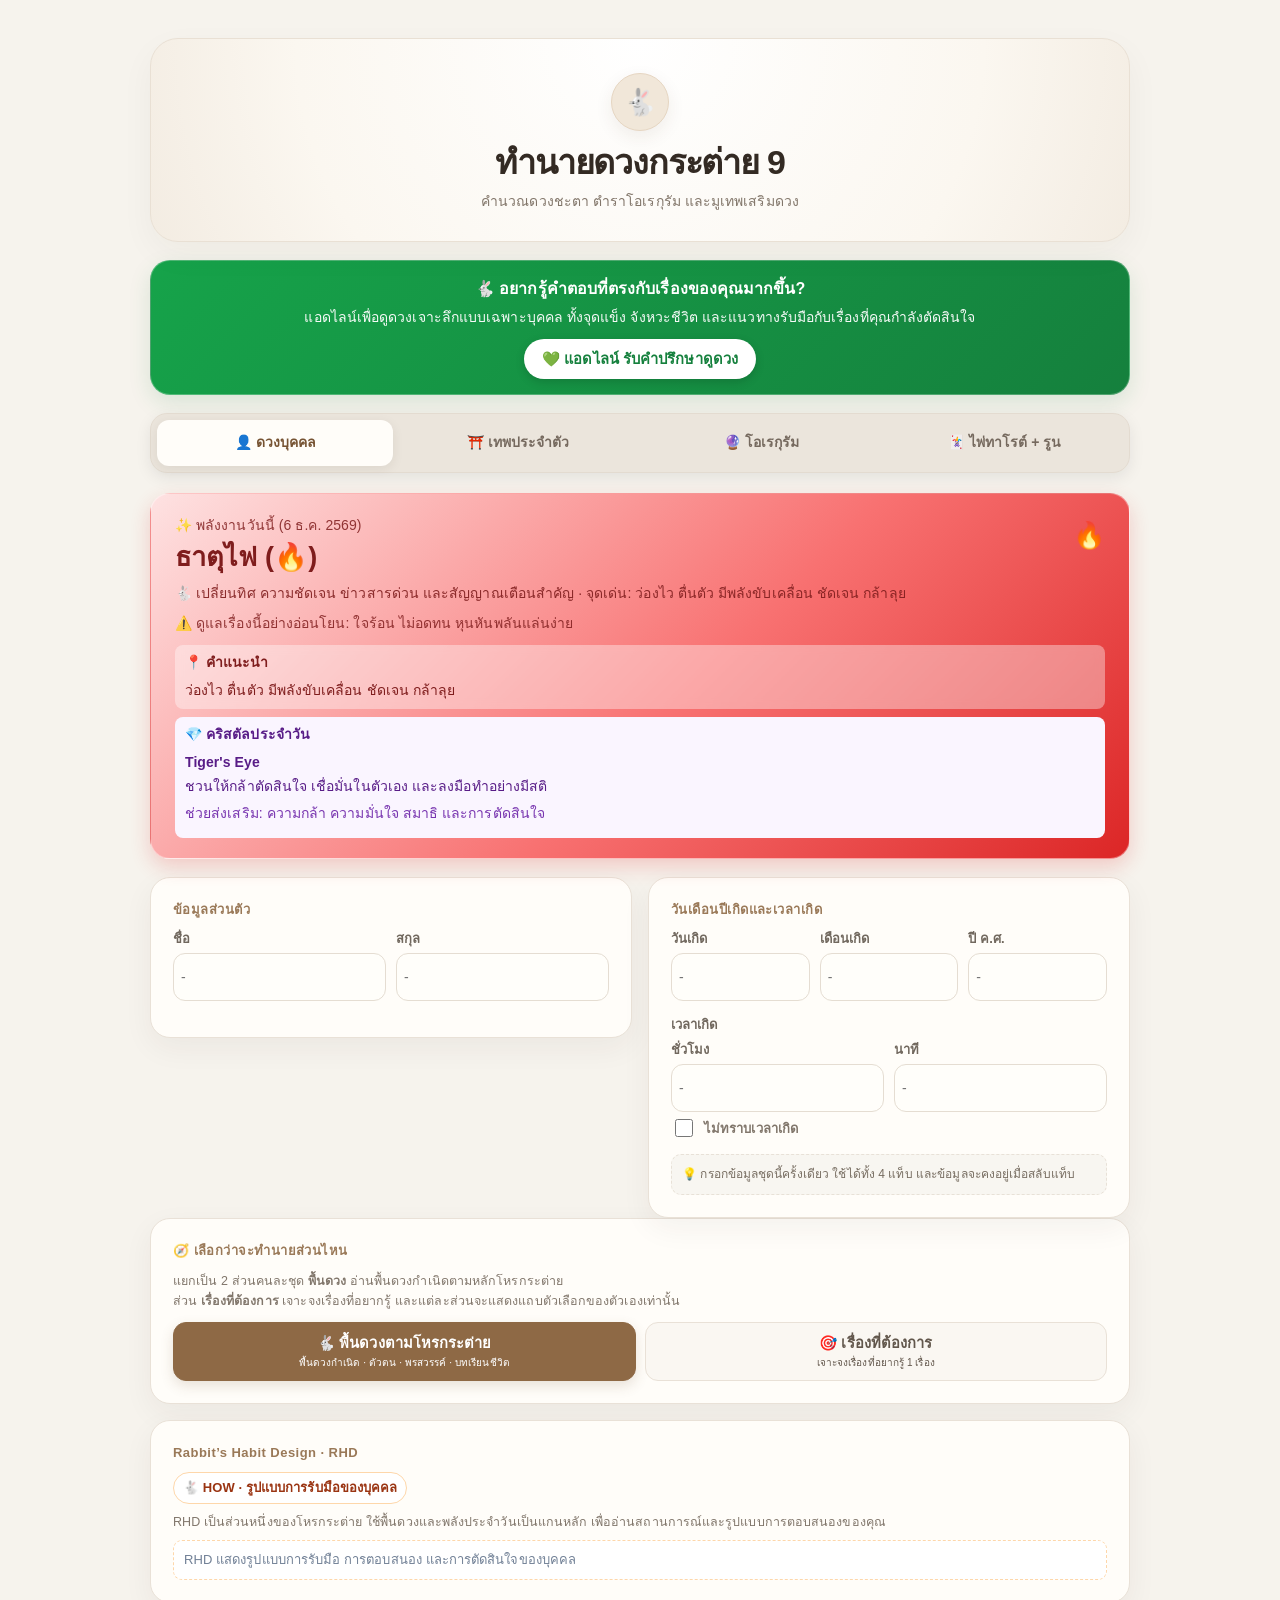
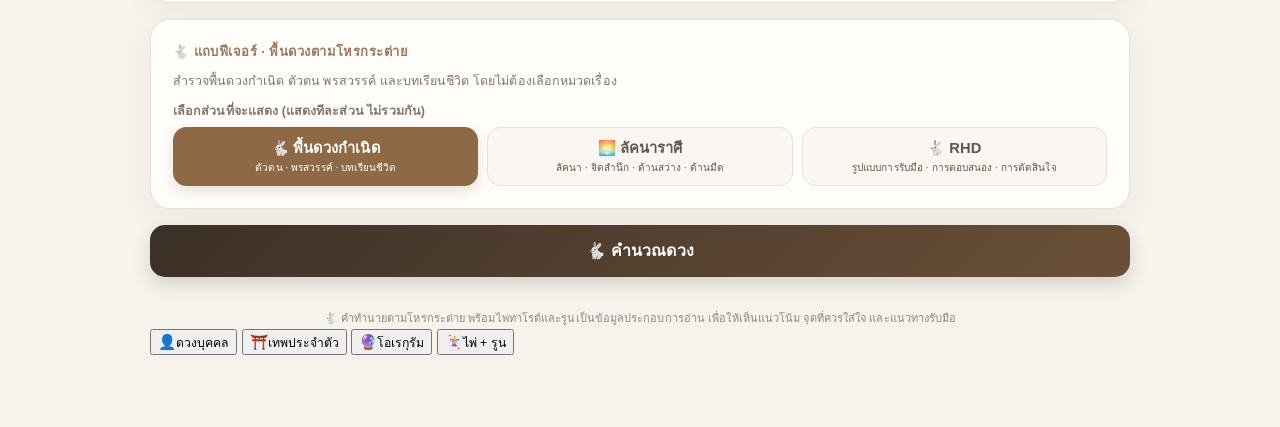
==== commit 439a9200: "Add mobile app bottom navigation to Main" ====
--- a/index.html
+++ b/index.html
@@ -226,8 +226,43 @@
     <section id="results" class="card" style="display:none; margin-top:16px;"></section>
 
     <footer>🐇 คำทำนายตามโหรกระต่าย พร้อมไพ่ทาโรต์และรูนเป็นข้อมูลประกอบการอ่าน เพื่อให้เห็นแนวโน้ม จุดที่ควรใส่ใจ และแนวทางรับมือ</footer>
+
+    <nav class="app-bottom-nav" aria-label="เมนูหลัก">
+      <button type="button" class="app-nav-item active" data-engine-tab="tabPerson" aria-label="ดวงบุคคล"><span aria-hidden="true">👤</span><small>ดวงบุคคล</small></button>
+      <button type="button" class="app-nav-item" data-engine-tab="tabGod" aria-label="เทพประจำตัว"><span aria-hidden="true">⛩️</span><small>เทพประจำตัว</small></button>
+      <button type="button" class="app-nav-item" data-engine-tab="tabOreguram" aria-label="โอเรกุรัม"><span aria-hidden="true">🔮</span><small>โอเรกุรัม</small></button>
+      <button type="button" class="app-nav-item" data-engine-tab="tabTarotRune" aria-label="ไพ่ทาโรต์และรูน"><span aria-hidden="true">🃏</span><small>ไพ่ + รูน</small></button>
+    </nav>
   </div>
 
+    <script>
+    (function () {
+      var bottomItems = document.querySelectorAll(".app-nav-item");
+      var topTabs = document.querySelectorAll(".engine-tabs .tab-btn");
+      function syncBottomNav() {
+        var active = document.querySelector(".engine-tabs .tab-btn.active");
+        var activeId = active ? active.id : "tabPerson";
+        bottomItems.forEach(function (item) {
+          var selected = item.getAttribute("data-engine-tab") === activeId;
+          item.classList.toggle("active", selected);
+          if (selected) item.setAttribute("aria-current", "page");
+          else item.removeAttribute("aria-current");
+        });
+      }
+      bottomItems.forEach(function (item) {
+        item.addEventListener("click", function () {
+          var target = document.getElementById(item.getAttribute("data-engine-tab"));
+          if (target) target.click();
+          syncBottomNav();
+          window.scrollTo({ top: 0, behavior: "smooth" });
+        });
+      });
+      topTabs.forEach(function (tab) {
+        tab.addEventListener("click", function () { window.setTimeout(syncBottomNav, 0); });
+      });
+      syncBottomNav();
+    })();
+    </script>
   <script src="assets/js/02-horakratai-engine.js"></script>
 
   <script src="assets/js/03-daily-element.js"></script>
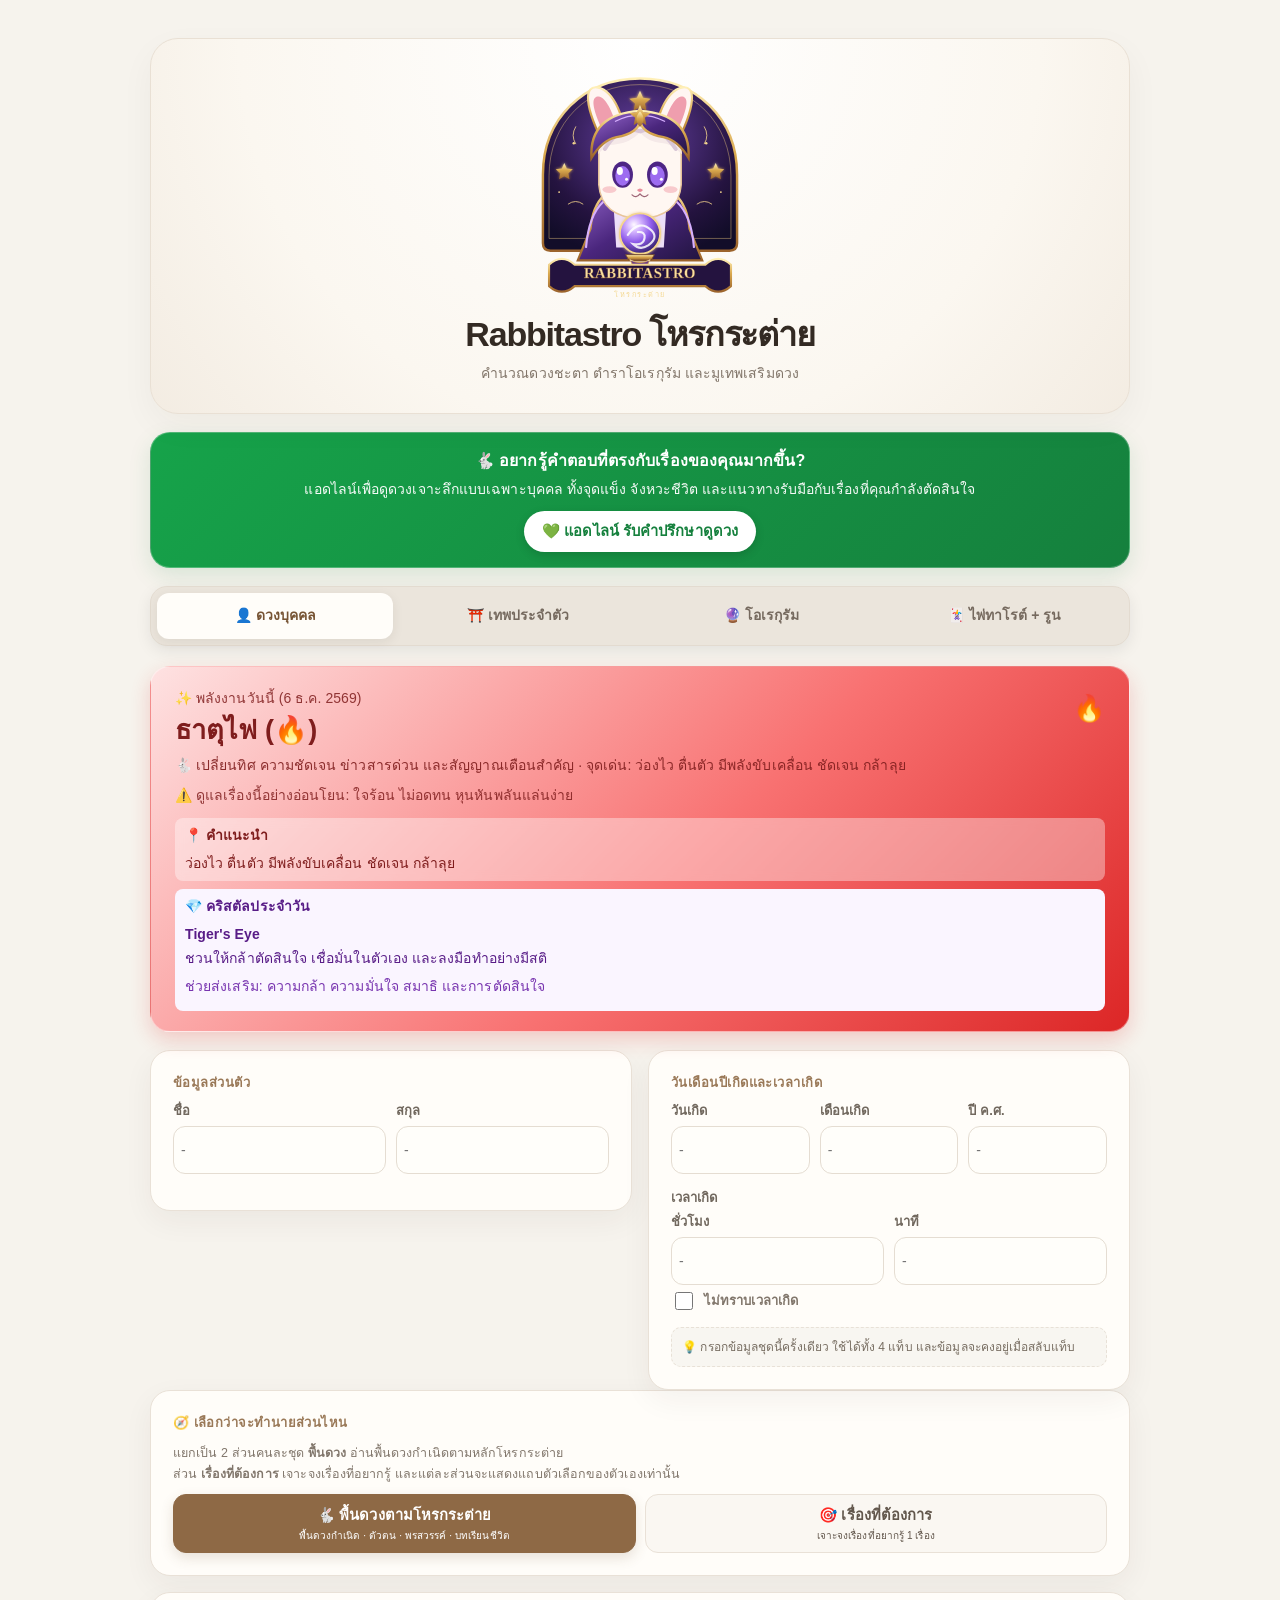
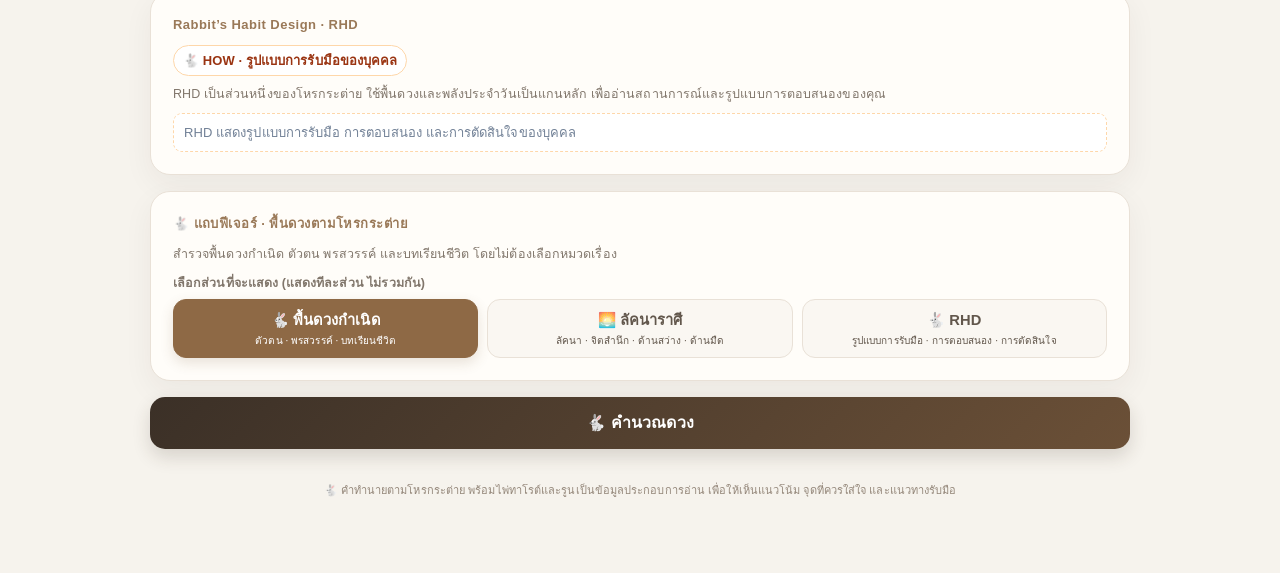
==== commit a1eb56e4: "Apply MoonA brand logo to Main header" ====
--- a/index.html
+++ b/index.html
@@ -8,7 +8,7 @@
   <meta name="apple-mobile-web-app-capable" content="yes" />
   <meta name="apple-mobile-web-app-status-bar-style" content="default" />
   <link rel="manifest" href="/manifest.webmanifest" />
-  <link rel="icon" href="/assets/pwa/rabbitastro-icon.svg" type="image/svg+xml" />
+  <link rel="icon" href="/assets/pwa/rabbitastro-logo.svg" type="image/svg+xml" />
   <title>🐇 โหรกระต่ายเลข 9 · คำนวณดวงชะตา ตำราโอเรกุรัม และมูเทพเสริมดวง</title>
   <link rel="stylesheet" href="assets/css/styles.css" />
 </head>
@@ -16,8 +16,8 @@
   <div class="wrap">
 
     <header class="hero">
-      <div class="bunny-badge">🐇</div>
-      <h1>ทำนายดวงกระต่าย 9</h1>
+      <img class="brand-logo" src="/assets/pwa/rabbitastro-logo.svg" alt="Rabbitastro โหรกระต่าย" width="220" height="232" fetchpriority="high" />
+      <h1 class="sr-only">Rabbitastro โหรกระต่าย</h1>
       <p>คำนวณดวงชะตา ตำราโอเรกุรัม และมูเทพเสริมดวง</p>
     </header>
 
--- a/assets/css/styles.css
+++ b/assets/css/styles.css
@@ -1141,288 +1141,20 @@
 }
 
 
-/* Matrix of Destiny × RHD preview */
-.matrix-rhd-panel{margin:14px 0;padding:14px;border:1px solid #d8c7f2;border-radius:16px;background:linear-gradient(145deg,#fbf8ff,#fffdf8);color:#35264b}
-.matrix-rhd-heading{display:flex;flex-direction:column;gap:3px;font-weight:800;font-size:16px;color:#512b79}
-.matrix-rhd-heading small{font-size:12px;font-weight:500;color:#78668b}
-.matrix-rhd-intro{font-size:13px;line-height:1.8;margin:9px 0 12px;color:#5c5268}
-.matrix-rhd-center{padding:12px;border-radius:12px;background:#f1eaff;border:1px solid #dfcef7}
-.matrix-rhd-center-label{font-size:12px;color:#735b8b}
-.matrix-rhd-center strong{display:block;font-size:17px;color:#512b79;margin:3px 0}
-.matrix-rhd-center span{display:block;font-size:12px;color:#6d5683}
-.matrix-rhd-center p{font-size:13px;line-height:1.85;margin:8px 0 0}
-.matrix-rhd-grid{display:grid;grid-template-columns:repeat(2,minmax(0,1fr));gap:8px;margin-top:10px}
-.matrix-rhd-energy{min-width:0;padding:10px;border:1px solid #e8e0ef;border-radius:11px;background:#fff}
-.matrix-rhd-position{font-size:11px;color:#796b85;font-weight:700}
-.matrix-rhd-arcana{font-size:14px;font-weight:800;color:#563477;margin:3px 0}
-.matrix-rhd-theme{font-size:11px;color:#9a6b43;line-height:1.5}
-.matrix-rhd-energy p{font-size:12px;line-height:1.75;margin:7px 0 0}
-.matrix-rhd-energy .matrix-rhd-shadow{color:#795d65}
-.matrix-rhd-energy .matrix-rhd-guidance{color:#4d684d}
-.matrix-rhd-footnote{font-size:10px;line-height:1.6;color:#877c8f;margin-top:11px}
-.matrix-rhd-error{padding:10px;border:1px solid #f2c7c7;background:#fff7f7;border-radius:10px;color:#8b3b3b;font-size:12px}
-@media(max-width:480px){.matrix-rhd-panel{padding:11px}.matrix-rhd-grid{gap:6px}.matrix-rhd-energy{padding:8px}.matrix-rhd-arcana{font-size:13px}.matrix-rhd-energy p{font-size:11px}}
-
-
-
-/* =========================================================
-   Rabbitastro Mobile App Experience
-   Mobile-first touch layout; desktop layout remains unchanged.
-   ========================================================= */
-@media (max-width: 760px) {
-  :root {
-    --app-gutter: 14px;
-    --app-card-radius: 18px;
-    --app-safe-bottom: env(safe-area-inset-bottom, 0px);
+/* Rabbitastro Main: app-style bottom navigation for mobile/PWA */
+.app-bottom-nav {
+  display: none;
+}
+@media (max-width: 640px) {
+  body {
+    padding-bottom: calc(76px + env(safe-area-inset-bottom, 0px));
   }
-
-  html {
-    scroll-padding-top: 82px;
-    -webkit-text-size-adjust: 100%;
+  .wrap {
+    padding-bottom: 24px;
   }
-
-  body {
-    min-height: 100dvh;
-    background: #f4f0e9;
-    overscroll-behavior-y: contain;
-  }
-
-  .wrap {
-    width: 100%;
-    max-width: 560px;
-    min-height: 100dvh;
-    padding: max(10px, env(safe-area-inset-top)) var(--app-gutter) calc(28px + var(--app-safe-bottom));
-  }
-
-  /* Compact app header */
-  header.hero {
-    margin: 0 calc(var(--app-gutter) * -1) 12px;
-    padding: 15px var(--app-gutter) 13px !important;
-    border: 0;
-    border-bottom: 1px solid #e8dfd3;
-    border-radius: 0 0 19px 19px;
-    background: rgba(255,253,249,.96);
-    box-shadow: 0 5px 18px rgba(58,43,27,.045);
-  }
-  .hero .bunny-badge {
-    width: 42px;
-    height: 42px;
-    margin-bottom: 5px;
-    font-size: 21px;
-  }
-  .hero h1 { font-size: 22px; letter-spacing: -.025em; }
-  .hero p { margin-top: 2px; font-size: 12px; }
-
-  /* App-style persistent engine switcher */
-  .engine-tabs {
-    position: sticky;
-    top: max(0px, env(safe-area-inset-top));
-    z-index: 40;
-    display: flex;
-    flex-wrap: nowrap;
-    gap: 5px;
-    margin: 0 calc(var(--app-gutter) * -1) 13px;
-    padding: 8px var(--app-gutter);
-    overflow-x: auto;
-    overflow-y: hidden;
-    border: 0;
-    border-bottom: 1px solid #e8dfd3;
-    border-radius: 0;
-    background: rgba(248,245,239,.94);
-    -webkit-backdrop-filter: blur(16px);
-    backdrop-filter: blur(16px);
-    scrollbar-width: none;
-    -webkit-overflow-scrolling: touch;
-    overscroll-behavior-x: contain;
-  }
-  .engine-tabs::-webkit-scrollbar { display: none; }
-  .tab-btn {
-    flex: 1 0 auto;
-    min-width: 78px;
-    min-height: 43px;
-    padding: 8px 10px;
-    border: 1px solid transparent;
-    border-radius: 12px;
-    font-size: 12px;
-    white-space: nowrap;
-  }
-  .tab-btn.active {
-    border-color: #e5d7c6;
-    background: #fffdf9;
-    color: #765333;
-    box-shadow: 0 3px 10px rgba(56,43,28,.07);
-  }
-
-  /* Comfortable, consistent touch surfaces */
-  .card,
-  .daily-element-card,
-  .line-cta,
-  .matrix-rhd-panel {
-    border-radius: var(--app-card-radius);
-  }
-  .card {
-    padding: 16px;
-    margin-bottom: 11px;
-    box-shadow: 0 5px 18px rgba(56,43,28,.045);
-  }
-  .card-title {
-    margin-bottom: 9px;
-    font-size: 13px;
-    letter-spacing: .015em;
-  }
-  .daily-element-card {
-    padding: 16px;
-    margin-bottom: 12px;
-  }
-  .daily-element-value { font-size: 21px; }
-  .daily-element-desc,
-  .daily-element-warn { font-size: 13px; line-height: 1.7; }
-
-  /* Single-column profile form, with enough room for Thai labels */
-  #sharedForm {
-    display: grid !important;
-    grid-template-columns: minmax(0, 1fr) !important;
-    gap: 10px;
-    margin-bottom: 12px;
-  }
-  #sharedForm > .shared-form-left,
-  #sharedForm > .shared-form-right { grid-column: 1 !important; }
-  #sharedForm .shared-form-column { gap: 10px; }
-  #sharedForm .shared-form-column > .card {
-    padding: 15px;
-    border-radius: 17px;
-  }
-  #sharedForm .card-title { font-size: 13px; }
-  #sharedForm .personal-name-row,
-  #sharedForm .birth-date-row,
-  #sharedForm .birth-time-row { gap: 8px; }
-  #sharedForm label { font-size: 12px; }
-  #sharedForm input,
-  #sharedForm select {
-    min-height: 48px;
-    padding: 10px 11px;
-    border-radius: 12px;
-    font-size: 16px;
-  }
-  #sharedForm .chk { min-height: 42px; align-items: center; }
-  #sharedForm .hint-box { font-size: 12px; line-height: 1.65; }
-
-  /* Selection chips behave like app controls */
-  .chip-group {
-    display: grid;
-    grid-template-columns: repeat(2, minmax(0, 1fr));
-    gap: 8px;
-  }
-  .chip-group > .chip-btn,
-  .chip-group > .chip-btn-sub {
-    display: flex;
-    flex-direction: column;
-    justify-content: center;
-    min-width: 0;
-    min-height: 50px;
-    padding: 10px 9px;
-    border-radius: 13px;
-    line-height: 1.45;
-    overflow-wrap: anywhere;
-  }
-  .chip-btn small { margin-top: 3px; font-size: 11px !important; }
-  .chip-btn:active,
-  .tab-btn:active,
-  .oreguram-slide-option:active { transform: scale(.985); }
-
-  input, select, textarea, button, a {
-    touch-action: manipulation;
-  }
-  button, .chip-btn, .chip-btn-sub, .oreguram-slide-option,
-  .line-cta-btn {
-    -webkit-tap-highlight-color: transparent;
-  }
-
-  /* Keep the main action easy to reach without covering content */
-  .btn-submit {
-    position: sticky;
-    bottom: calc(10px + var(--app-safe-bottom));
-    z-index: 25;
-    min-height: 54px;
-    margin: 14px 0 18px;
-    border: 1px solid rgba(255,255,255,.16);
-    border-radius: 16px;
-    box-shadow: 0 8px 24px rgba(42,32,23,.22);
-  }
-
-  /* Reading results like a native content screen */
-  #results {
-    margin-top: 12px !important;
-    padding: 14px;
-    border-radius: 19px;
-    scroll-margin-top: 86px;
-  }
-  .pred-block {
-    margin: 9px 0;
-    padding: 13px;
-    border-radius: 14px;
-  }
-  .pred-block h4 { font-size: 16px; line-height: 1.5; }
-  .pred-section-item,
-  .answer-box {
-    font-size: 15px;
-    line-height: 1.8;
-  }
-  .rhd-grid,
-  .matrix-rhd-grid { grid-template-columns: minmax(0, 1fr); }
-  .rhd-tile,
-  .matrix-rhd-energy { padding: 12px; }
-  .rhd-tile .rhd-d,
-  .matrix-rhd-energy p { font-size: 13px; line-height: 1.7; }
-
-  .line-cta { padding: 16px 14px; }
-  .line-cta-btn {
-    display: flex;
-    width: 100%;
-    min-height: 48px;
-    align-items: center;
-    justify-content: center;
-  }
-
-  .oreguram-slider {
-    padding-bottom: 12px;
-    scroll-snap-type: x mandatory;
-  }
-  .oreguram-slide-option { min-height: 48px; }
-  footer { padding: 0 6px 10px; }
-}
-
-@media (max-width: 380px) {
-  .wrap { --app-gutter: 10px; }
-  .hero h1 { font-size: 20px; }
-  .tab-btn { min-width: 74px; padding-inline: 8px; font-size: 11px; }
-  .card { padding: 13px; }
-  #sharedForm .shared-form-column > .card { padding: 13px 11px; }
-  #sharedForm .birth-date-row { gap: 6px; }
-  #sharedForm .birth-date-row label { font-size: 11px; }
-  #sharedForm .birth-date-row input { padding-inline: 7px; }
-}
-
-@media (prefers-reduced-motion: reduce) {
-  html { scroll-behavior: auto; }
-  *, *::before, *::after {
-    animation-duration: .01ms !important;
-    animation-iteration-count: 1 !important;
-    transition-duration: .01ms !important;
-  }
-}
-
-
-/* Native-app style bottom navigation for mobile */
-.mobile-bottom-nav { display: none; }
-@media (max-width: 760px) {
-  html { scroll-padding-bottom: 100px; }
-  .wrap {
-    padding-bottom: calc(112px + env(safe-area-inset-bottom, 0px));
-  }
-  .mobile-bottom-nav {
+  .app-bottom-nav {
     position: fixed;
-    z-index: 100;
+    z-index: 1000;
     left: 0;
     right: 0;
     bottom: 0;
@@ -1430,53 +1162,179 @@
     grid-template-columns: repeat(4, minmax(0, 1fr));
     gap: 2px;
     padding: 8px 8px calc(8px + env(safe-area-inset-bottom, 0px));
-    border-top: 1px solid rgba(224, 214, 201, .9);
-    background: rgba(255, 253, 249, .96);
-    -webkit-backdrop-filter: blur(18px);
-    backdrop-filter: blur(18px);
-    box-shadow: 0 -6px 24px rgba(53, 41, 28, .09);
+    background: rgba(255, 252, 247, .97);
+    border-top: 1px solid rgba(111, 75, 62, .16);
+    box-shadow: 0 -5px 22px rgba(65, 43, 34, .09);
+    backdrop-filter: blur(14px);
+    -webkit-backdrop-filter: blur(14px);
   }
-  .mobile-nav-item {
+  .app-nav-item {
+    min-width: 0;
+    min-height: 52px;
+    border: 0;
+    border-radius: 13px;
+    background: transparent;
+    color: #806f67;
     display: flex;
-    min-width: 0;
-    min-height: 54px;
     flex-direction: column;
     align-items: center;
     justify-content: center;
-    gap: 3px;
-    padding: 4px 2px;
-    border: 0;
-    border-radius: 13px;
-    background: transparent;
-    color: #8a7c6d;
+    gap: 2px;
     font: inherit;
-    font-size: 10px;
-    font-weight: 650;
-    line-height: 1.25;
-    white-space: nowrap;
     cursor: pointer;
     -webkit-tap-highlight-color: transparent;
   }
-  .mobile-nav-icon {
-    display: block;
-    font-size: 20px;
-    line-height: 1.1;
-    filter: grayscale(.25);
+  .app-nav-item span {
+    font-size: 19px;
+    line-height: 1.2;
   }
-  .mobile-nav-item.active {
-    color: #795735;
-    background: #f3ece2;
+  .app-nav-item small {
+    font-size: 10px;
+    line-height: 1.2;
+    font-weight: 700;
+    white-space: nowrap;
   }
-  .mobile-nav-item.active .mobile-nav-icon {
-    filter: none;
-    transform: translateY(-1px);
+  .app-nav-item.active {
+    color: #6f4b3e;
+    background: #f1e7d9;
   }
-  .btn-submit {
-    bottom: calc(76px + env(safe-area-inset-bottom, 0px));
+  .engine-tabs {
+    display: none;
   }
 }
-@media (max-width: 360px) {
-  .mobile-bottom-nav { padding-left: 4px; padding-right: 4px; }
-  .mobile-nav-item { font-size: 9px; }
-  .mobile-nav-icon { font-size: 18px; }
-}
+@media (display-mode: standalone) {
+  body {
+    padding-top: env(safe-area-inset-top, 0px);
+  }
+}
+
+
+/* Keep the Main app navigation anchored to the viewport bottom while Engines change. */
+@media (max-width: 640px) {
+  .app-bottom-nav {
+    position: fixed !important;
+    top: auto !important;
+    bottom: 0 !important;
+    left: 0 !important;
+    right: 0 !important;
+    width: 100% !important;
+    margin: 0 !important;
+    transform: translate3d(0, 0, 0) !important;
+    animation: none !important;
+    transition: none !important;
+    touch-action: pan-x;
+    overscroll-behavior: contain;
+    will-change: auto;
+  }
+  .app-bottom-nav,
+  .app-bottom-nav * {
+    -webkit-user-select: none;
+    user-select: none;
+  }
+  body {
+    overscroll-behavior-y: contain;
+  }
+}
+
+
+/* Rabbitastro Main: soft fortune-reading calculation interstitial */
+.rabbitastro-calc-wait {
+  min-height: 220px;
+  display: flex;
+  flex-direction: column;
+  align-items: center;
+  justify-content: center;
+  gap: 9px;
+  padding: 28px 18px;
+  text-align: center;
+  border: 1px solid rgba(190, 158, 112, .35);
+  border-radius: 20px;
+  background: radial-gradient(circle at 50% 38%, #fff9ed 0, #fbf4e9 48%, #f7eee2 100%);
+  color: #6f4b3e;
+  overflow: hidden;
+}
+.rabbitastro-calc-orbit {
+  width: 94px;
+  height: 94px;
+  position: relative;
+  display: grid;
+  place-items: center;
+  border: 1px solid rgba(181, 145, 91, .42);
+  border-radius: 50%;
+  animation: rabbitastro-orbit-pulse 1.8s ease-in-out infinite;
+}
+.rabbitastro-calc-orbit::before,
+.rabbitastro-calc-orbit::after {
+  content: "";
+  position: absolute;
+  inset: 8px;
+  border: 1px dashed rgba(181, 145, 91, .5);
+  border-radius: 50%;
+  animation: rabbitastro-orbit-spin 7s linear infinite;
+}
+.rabbitastro-calc-orbit::after {
+  inset: 17px;
+  border-style: solid;
+  border-color: rgba(181, 145, 91, .25);
+  animation-direction: reverse;
+  animation-duration: 5s;
+}
+.rabbitastro-calc-crystal {
+  font-size: 34px;
+  filter: drop-shadow(0 3px 7px rgba(128, 91, 111, .22));
+  animation: rabbitastro-crystal-float 1.6s ease-in-out infinite;
+}
+.rabbitastro-calc-star {
+  position: absolute;
+  color: #b28b55;
+  z-index: 1;
+}
+.rabbitastro-calc-star.star-one {
+  top: 4px;
+  right: 8px;
+  font-size: 20px;
+  animation: rabbitastro-star-twinkle 1.2s ease-in-out infinite;
+}
+.rabbitastro-calc-star.star-two {
+  bottom: 9px;
+  left: 4px;
+  font-size: 17px;
+  animation: rabbitastro-star-twinkle 1.5s ease-in-out infinite reverse;
+}
+.rabbitastro-calc-title {
+  font-size: 19px;
+  font-weight: 750;
+  letter-spacing: .02em;
+}
+.rabbitastro-calc-message {
+  color: #8a7165;
+  font-size: 14px;
+}
+.rabbitastro-calc-dots {
+  display: flex;
+  gap: 6px;
+  margin-top: 2px;
+}
+.rabbitastro-calc-dots i {
+  width: 6px;
+  height: 6px;
+  border-radius: 50%;
+  background: #b28b55;
+  animation: rabbitastro-dot-bounce .9s ease-in-out infinite;
+}
+.rabbitastro-calc-dots i:nth-child(2) { animation-delay: .15s; }
+.rabbitastro-calc-dots i:nth-child(3) { animation-delay: .3s; }
+@keyframes rabbitastro-orbit-pulse {
+  0%, 100% { transform: scale(.96); box-shadow: 0 0 0 0 rgba(178,139,85,0); }
+  50% { transform: scale(1.04); box-shadow: 0 0 24px 3px rgba(178,139,85,.13); }
+}
+@keyframes rabbitastro-orbit-spin { to { transform: rotate(360deg); } }
+@keyframes rabbitastro-crystal-float { 0%,100% { transform: translateY(2px) scale(.98); } 50% { transform: translateY(-4px) scale(1.05); } }
+@keyframes rabbitastro-star-twinkle { 0%,100% { opacity: .4; transform: scale(.8) rotate(0); } 50% { opacity: 1; transform: scale(1.2) rotate(18deg); } }
+@keyframes rabbitastro-dot-bounce { 0%,80%,100% { opacity: .35; transform: translateY(0); } 40% { opacity: 1; transform: translateY(-5px); } }
+@media (prefers-reduced-motion: reduce) {
+  .rabbitastro-calc-orbit, .rabbitastro-calc-orbit::before, .rabbitastro-calc-orbit::after,
+  .rabbitastro-calc-crystal, .rabbitastro-calc-star, .rabbitastro-calc-dots i {
+    animation: none !important;
+  }
+}
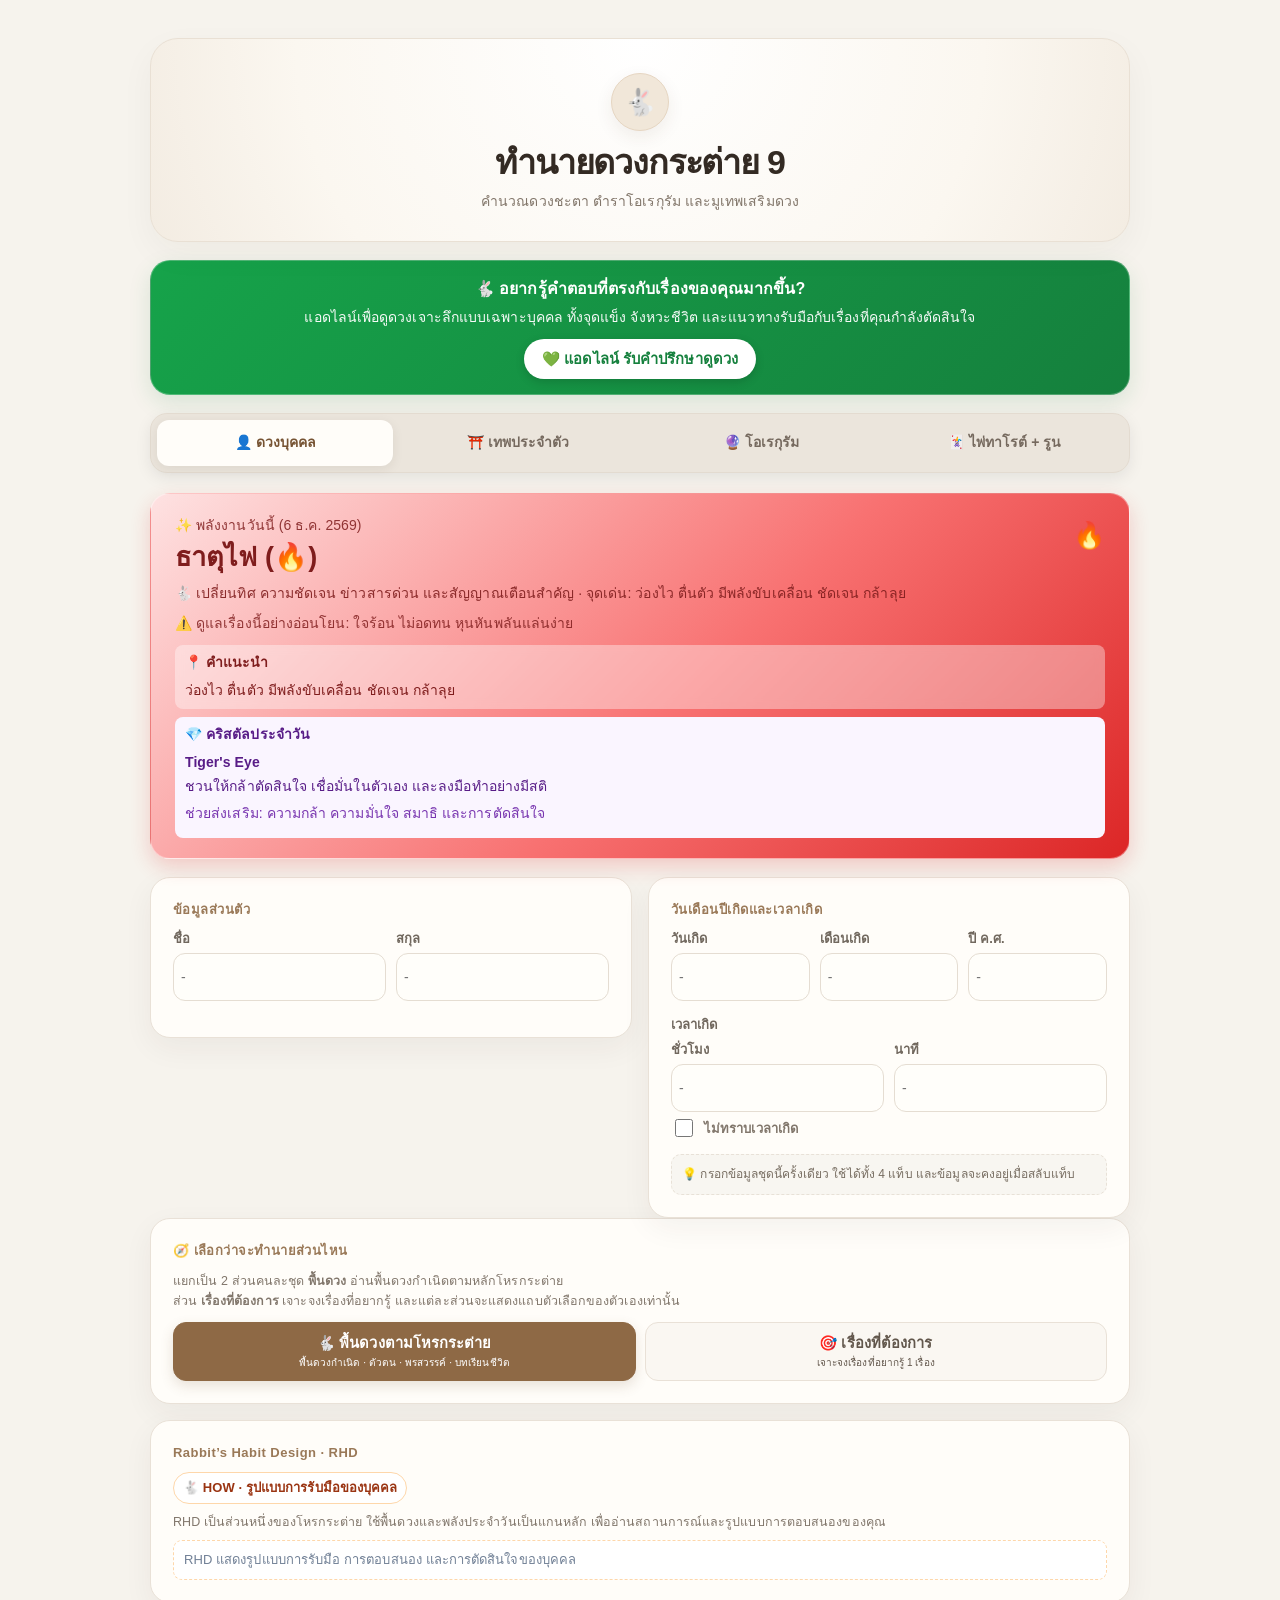
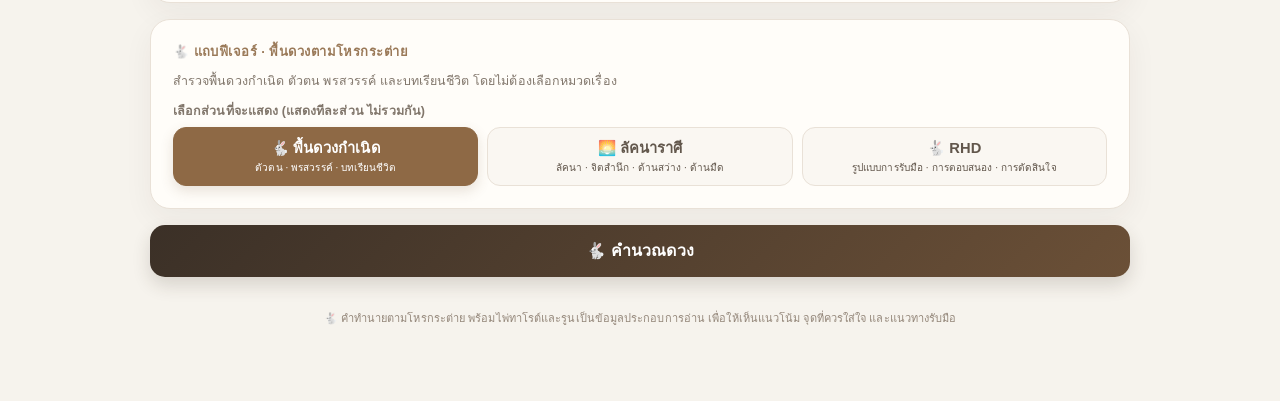
==== commit 6ccdbc8f: "Restore original bunny emoji website logo on Main only" ====
--- a/index.html
+++ b/index.html
@@ -16,8 +16,8 @@
   <div class="wrap">
 
     <header class="hero">
-      <img class="brand-logo" src="/assets/pwa/rabbitastro-logo.svg" alt="Rabbitastro โหรกระต่าย" width="220" height="232" fetchpriority="high" />
-      <h1 class="sr-only">Rabbitastro โหรกระต่าย</h1>
+      <div class="bunny-badge">🐇</div>
+      <h1>ทำนายดวงกระต่าย 9</h1>
       <p>คำนวณดวงชะตา ตำราโอเรกุรัม และมูเทพเสริมดวง</p>
     </header>
 
--- a/assets/css/styles.css
+++ b/assets/css/styles.css
@@ -1338,3 +1338,8 @@
     animation: none !important;
   }
 }
+
+/* Rabbitastro mascot identity */
+.hero .brand-logo{display:block;width:clamp(150px,34vw,218px);height:auto;max-height:245px;object-fit:contain;margin:0 auto 8px;filter:drop-shadow(0 8px 18px rgba(71,39,104,.13));}
+.hero .sr-only{position:absolute!important;width:1px!important;height:1px!important;padding:0!important;margin:-1px!important;overflow:hidden!important;clip:rect(0,0,0,0)!important;white-space:nowrap!important;border:0!important;}
+@media(max-width:600px){.hero .brand-logo{width:clamp(142px,44vw,184px);max-height:205px;margin-bottom:4px;}}
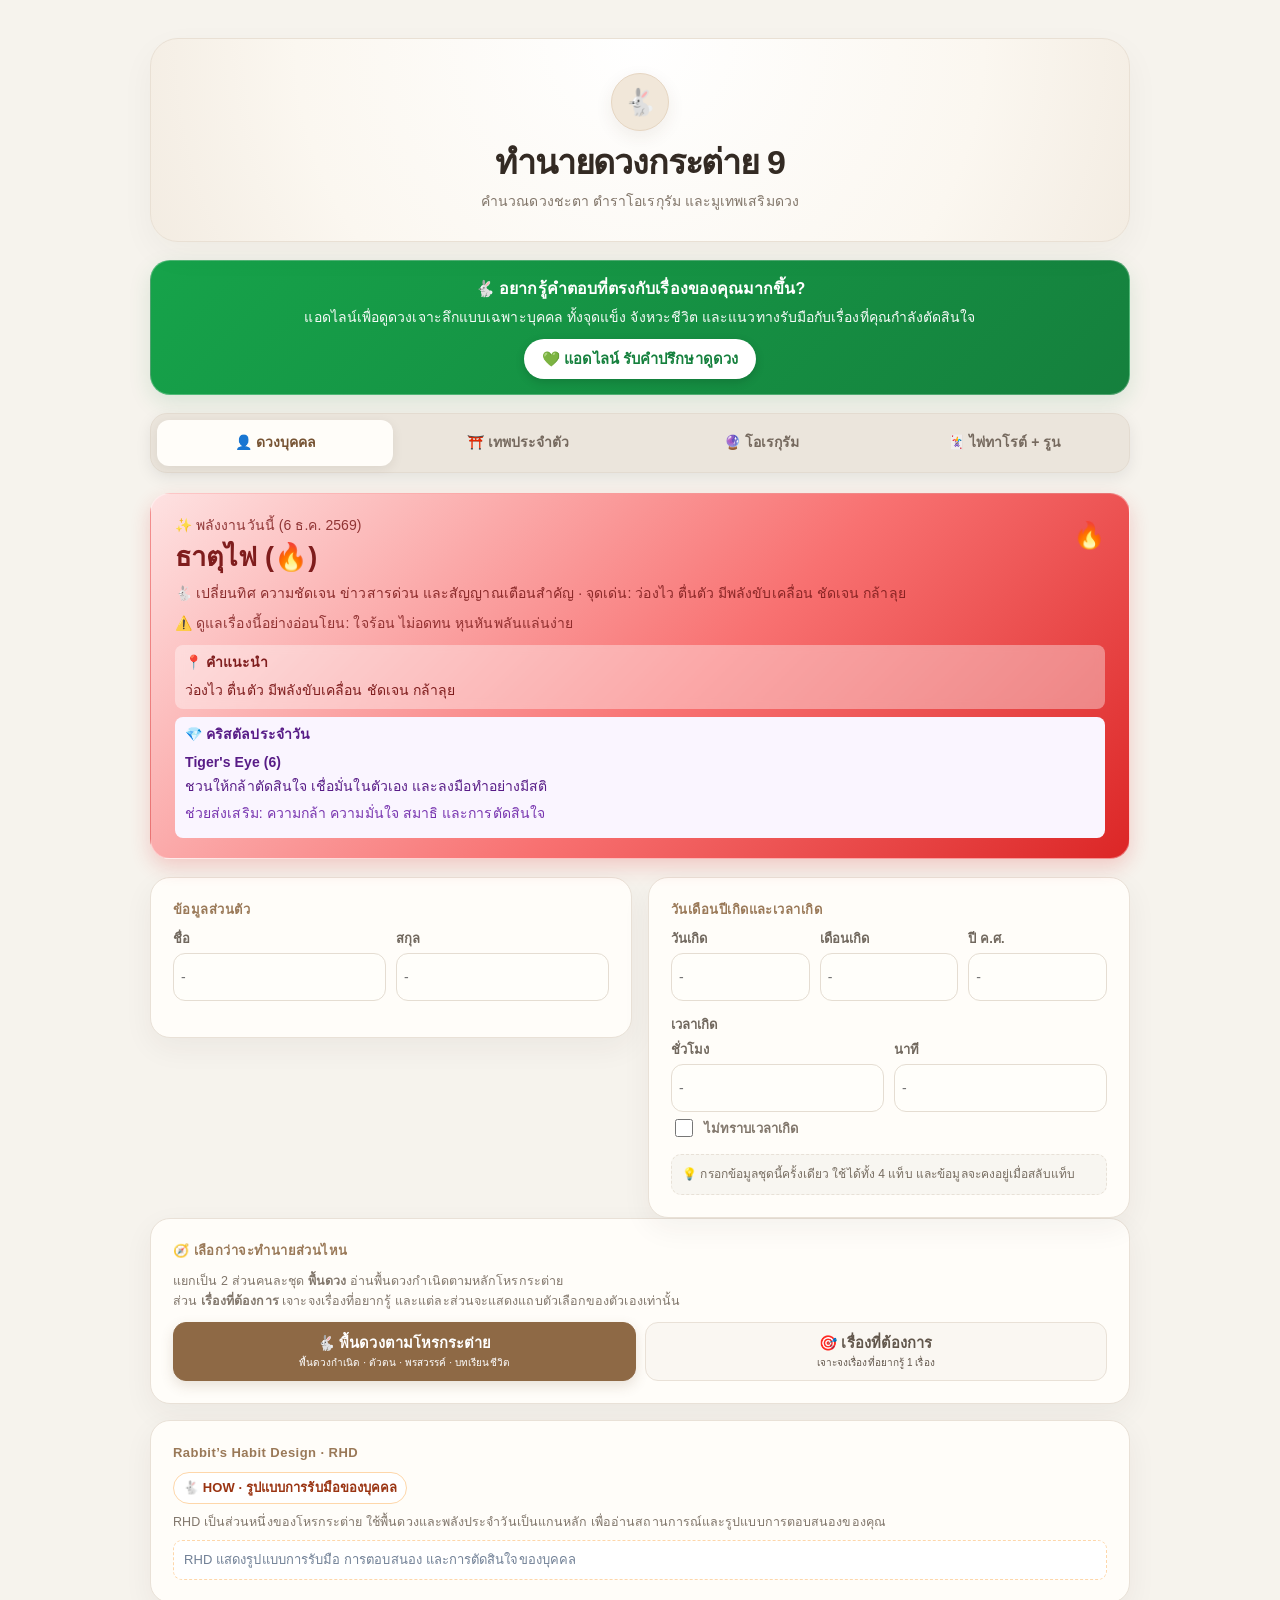
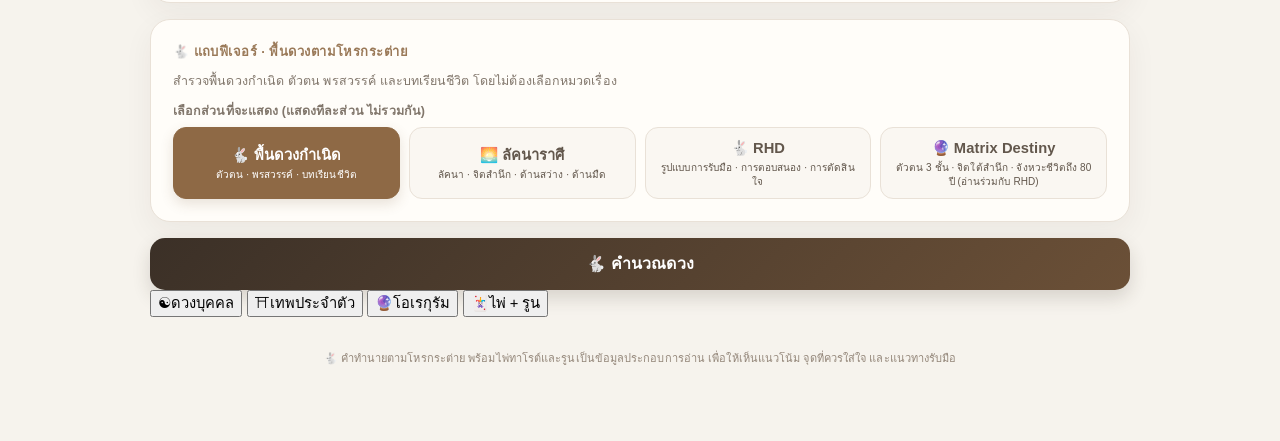
==== commit 59a9128e: "เพิ่ม Matrix Destiny เป็นฟีเจอร์แยกใน Engine 1" ====
--- a/index.html
+++ b/index.html
@@ -3,12 +3,10 @@
 <head>
   <meta charset="UTF-8" />
   <meta name="viewport" content="width=device-width, initial-scale=1.0, viewport-fit=cover" />
-  <meta name="theme-color" content="#6f4b3e" />
+  <meta name="theme-color" content="#f8f5ef" />
   <meta name="mobile-web-app-capable" content="yes" />
   <meta name="apple-mobile-web-app-capable" content="yes" />
   <meta name="apple-mobile-web-app-status-bar-style" content="default" />
-  <link rel="manifest" href="/manifest.webmanifest" />
-  <link rel="icon" href="/assets/pwa/rabbitastro-logo.svg" type="image/svg+xml" />
   <title>🐇 โหรกระต่ายเลข 9 · คำนวณดวงชะตา ตำราโอเรกุรัม และมูเทพเสริมดวง</title>
   <link rel="stylesheet" href="assets/css/styles.css" />
 </head>
@@ -129,6 +127,7 @@
           <div class="chip-btn active" data-view="natal"><span class="chip-title">🐇 พื้นดวงกำเนิด</span><small style="font-weight:normal; font-size:10px;">ตัวตน · พรสวรรค์ · บทเรียนชีวิต</small></div>
           <div class="chip-btn" data-view="asc"><span class="chip-title">🌅 ลัคนาราศี</span><small style="font-weight:normal; font-size:10px;">ลัคนา · จิตสำนึก · ด้านสว่าง · ด้านมืด</small></div>
           <div class="chip-btn" data-view="rhd"><span class="chip-title">🐇 RHD</span><small style="font-weight:normal; font-size:10px;">รูปแบบการรับมือ · การตอบสนอง · การตัดสินใจ</small></div>
+          <div class="chip-btn" data-view="matrix"><span class="chip-title">🔮 Matrix Destiny</span><small style="font-weight:normal; font-size:10px;">ตัวตน 3 ชั้น · จิตใต้สำนึก · จังหวะชีวิตถึง 80 ปี (อ่านร่วมกับ RHD)</small></div>
         </div>
       </section>
 
@@ -225,58 +224,63 @@
 
     <section id="results" class="card" style="display:none; margin-top:16px;"></section>
 
+
+    <nav class="mobile-bottom-nav" aria-label="เมนูหลัก">
+      <button class="mobile-nav-item active" type="button" data-engine-target="tabPerson" aria-current="page">
+        <span class="mobile-nav-icon" aria-hidden="true">☯</span><span>ดวงบุคคล</span>
+      </button>
+      <button class="mobile-nav-item" type="button" data-engine-target="tabGod">
+        <span class="mobile-nav-icon" aria-hidden="true">⛩</span><span>เทพประจำตัว</span>
+      </button>
+      <button class="mobile-nav-item" type="button" data-engine-target="tabOreguram">
+        <span class="mobile-nav-icon" aria-hidden="true">🔮</span><span>โอเรกุรัม</span>
+      </button>
+      <button class="mobile-nav-item" type="button" data-engine-target="tabTarotRune">
+        <span class="mobile-nav-icon" aria-hidden="true">🃏</span><span>ไพ่ + รูน</span>
+      </button>
+    </nav>
+
     <footer>🐇 คำทำนายตามโหรกระต่าย พร้อมไพ่ทาโรต์และรูนเป็นข้อมูลประกอบการอ่าน เพื่อให้เห็นแนวโน้ม จุดที่ควรใส่ใจ และแนวทางรับมือ</footer>
-
-    <nav class="app-bottom-nav" aria-label="เมนูหลัก">
-      <button type="button" class="app-nav-item active" data-engine-tab="tabPerson" aria-label="ดวงบุคคล"><span aria-hidden="true">👤</span><small>ดวงบุคคล</small></button>
-      <button type="button" class="app-nav-item" data-engine-tab="tabGod" aria-label="เทพประจำตัว"><span aria-hidden="true">⛩️</span><small>เทพประจำตัว</small></button>
-      <button type="button" class="app-nav-item" data-engine-tab="tabOreguram" aria-label="โอเรกุรัม"><span aria-hidden="true">🔮</span><small>โอเรกุรัม</small></button>
-      <button type="button" class="app-nav-item" data-engine-tab="tabTarotRune" aria-label="ไพ่ทาโรต์และรูน"><span aria-hidden="true">🃏</span><small>ไพ่ + รูน</small></button>
-    </nav>
   </div>
 
-    <script>
+  <script src="assets/js/02-horakratai-engine.js"></script>
+
+  <script src="assets/js/07-matrix-of-destiny.js"></script>
+
+  <script src="assets/js/03-daily-element.js"></script>
+
+  <script src="assets/js/04-ui-renderers.js"></script>
+  <script src="assets/js/05-form-storage.js"></script>
+  <script>
     (function () {
-      var bottomItems = document.querySelectorAll(".app-nav-item");
-      var topTabs = document.querySelectorAll(".engine-tabs .tab-btn");
-      function syncBottomNav() {
-        var active = document.querySelector(".engine-tabs .tab-btn.active");
-        var activeId = active ? active.id : "tabPerson";
-        bottomItems.forEach(function (item) {
-          var selected = item.getAttribute("data-engine-tab") === activeId;
-          item.classList.toggle("active", selected);
-          if (selected) item.setAttribute("aria-current", "page");
-          else item.removeAttribute("aria-current");
+      var nav = document.querySelector('.mobile-bottom-nav');
+      if (!nav) return;
+      var items = Array.prototype.slice.call(nav.querySelectorAll('[data-engine-target]'));
+      function syncActiveTab() {
+        items.forEach(function (item) {
+          var target = document.getElementById(item.getAttribute('data-engine-target'));
+          var active = !!(target && target.classList.contains('active'));
+          item.classList.toggle('active', active);
+          if (active) item.setAttribute('aria-current', 'page');
+          else item.removeAttribute('aria-current');
         });
       }
-      bottomItems.forEach(function (item) {
-        item.addEventListener("click", function () {
-          var target = document.getElementById(item.getAttribute("data-engine-tab"));
+      items.forEach(function (item) {
+        item.addEventListener('click', function () {
+          var target = document.getElementById(item.getAttribute('data-engine-target'));
           if (target) target.click();
-          syncBottomNav();
-          window.scrollTo({ top: 0, behavior: "smooth" });
+          window.setTimeout(syncActiveTab, 0);
         });
       });
-      topTabs.forEach(function (tab) {
-        tab.addEventListener("click", function () { window.setTimeout(syncBottomNav, 0); });
-      });
-      syncBottomNav();
+      var tabBar = document.querySelector('.engine-tabs');
+      if (tabBar && window.MutationObserver) {
+        new MutationObserver(syncActiveTab).observe(tabBar, {
+          subtree: true, attributes: true, attributeFilter: ['class']
+        });
+      }
+      syncActiveTab();
     })();
-    </script>
-  <script src="assets/js/02-horakratai-engine.js"></script>
-
-  <script src="assets/js/03-daily-element.js"></script>
-
-  <script src="assets/js/04-ui-renderers.js"></script>
-  <script src="assets/js/05-form-storage.js"></script>
-
-  <script>
-    if ("serviceWorker" in navigator && window.isSecureContext) {
-      window.addEventListener("load", function () {
-        navigator.serviceWorker.register("/service-worker.js", { scope: "/" })
-          .catch(function (error) { console.warn("Rabbitastro PWA registration:", error); });
-      });
-    }
   </script>
+
 </body>
 </html>
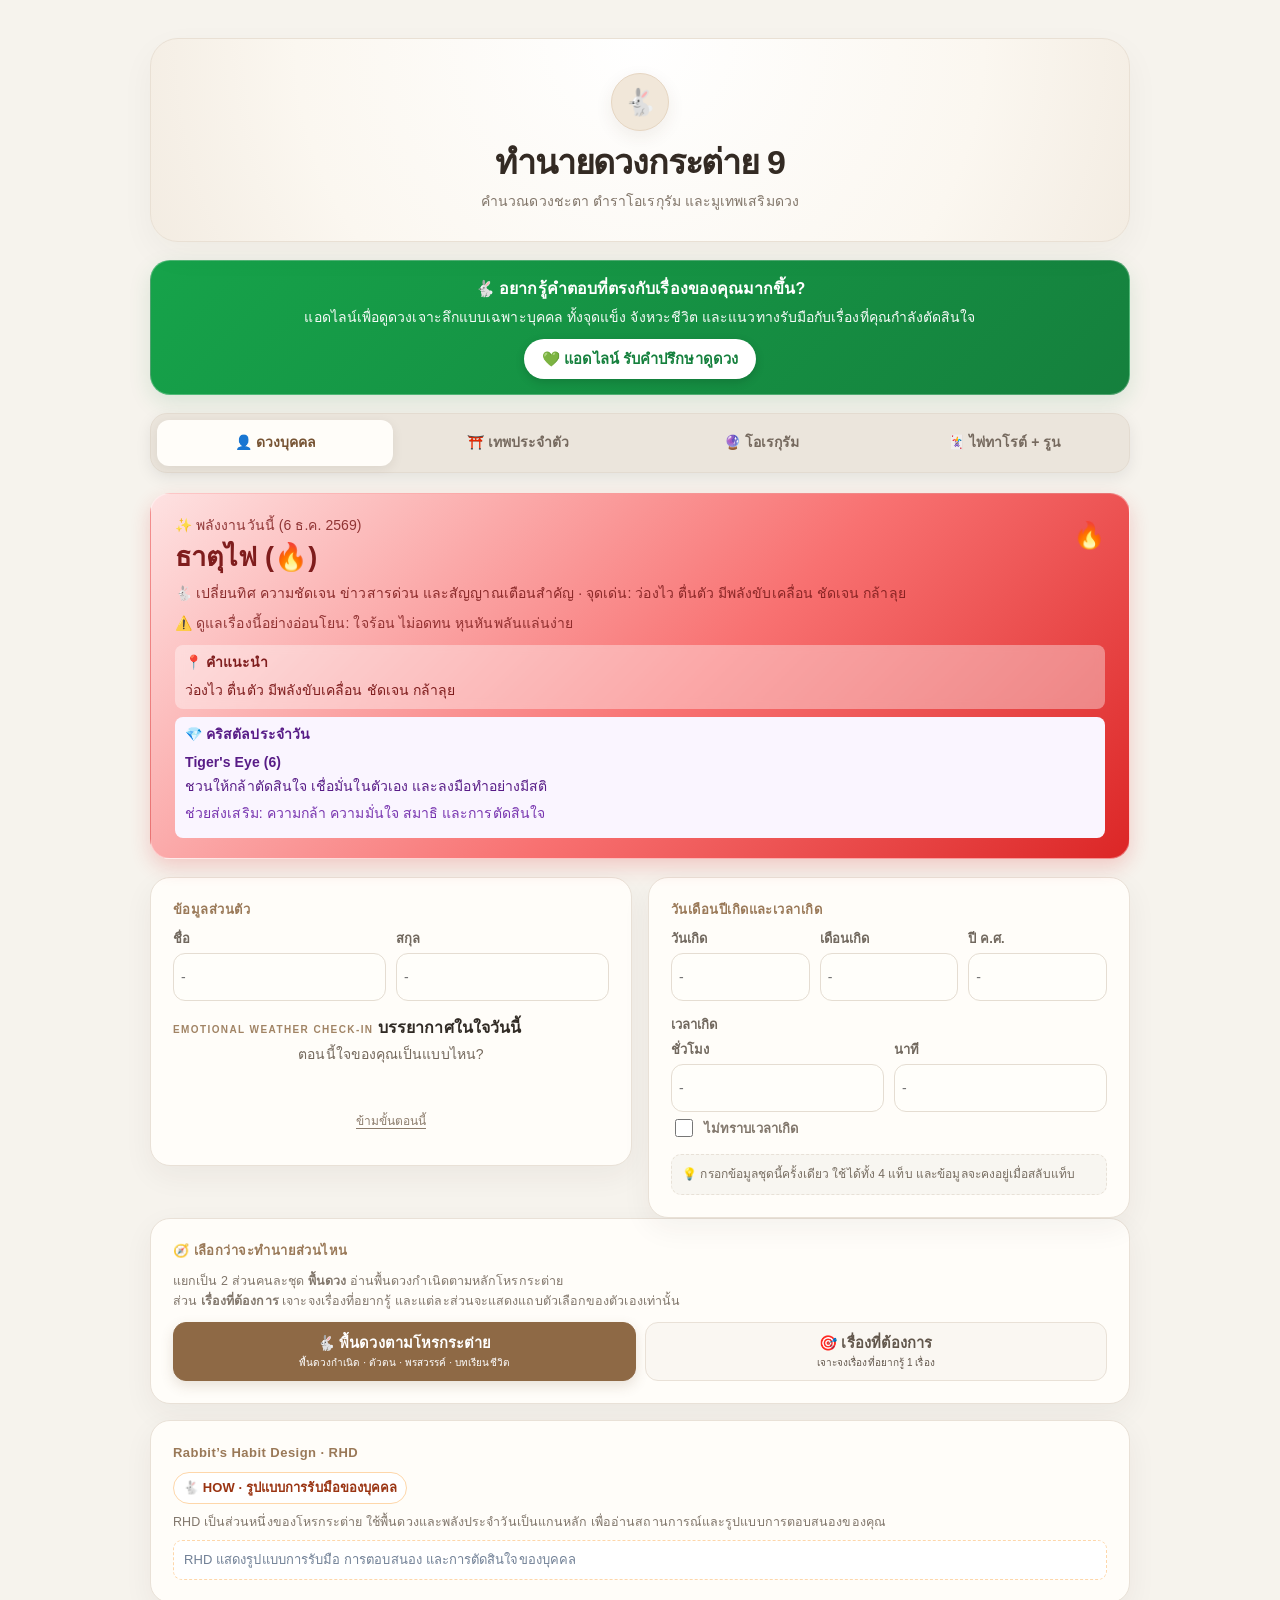
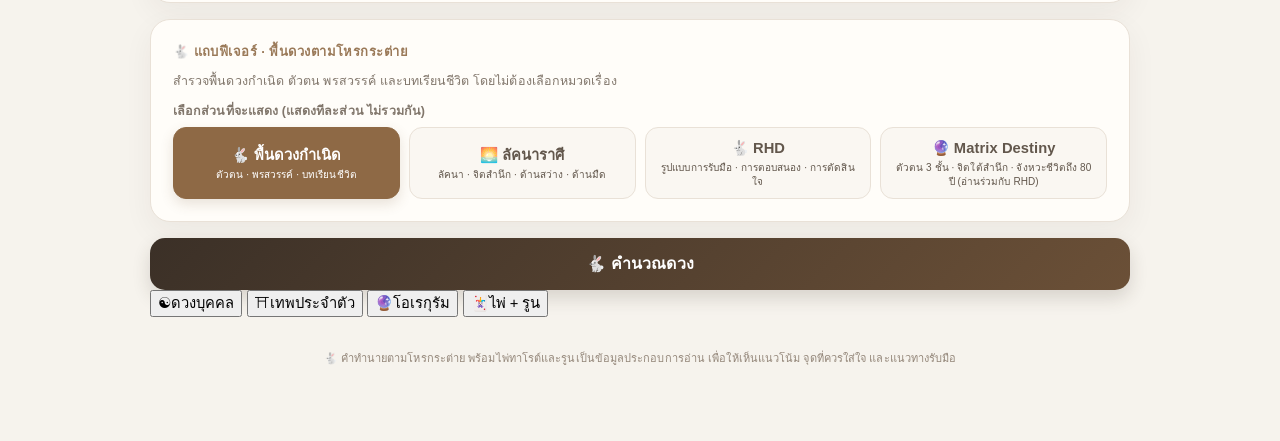
==== commit 921c70d2: "Move Emotional Weather selector into personal info form" ====
--- a/index.html
+++ b/index.html
@@ -9,6 +9,7 @@
   <meta name="apple-mobile-web-app-status-bar-style" content="default" />
   <title>🐇 โหรกระต่ายเลข 9 · คำนวณดวงชะตา ตำราโอเรกุรัม และมูเทพเสริมดวง</title>
   <link rel="stylesheet" href="assets/css/styles.css" />
+  <link rel="stylesheet" href="assets/css/emotional-weather.css" />
 </head>
 <body>
   <div class="wrap">
@@ -66,6 +67,15 @@
             <div class="field"><label for="fName">ชื่อ</label><input id="fName" type="text" placeholder="-" /></div>
             <div class="field"><label for="fLast">สกุล</label><input id="fLast" type="text" placeholder="-" /></div>
           </div>
+          <section class="emotional-weather-checkin" id="emotionalWeatherCheckin" aria-labelledby="emotionalWeatherTitle">
+            <div class="emotional-weather-heading">
+              <span class="emotional-weather-eyebrow">EMOTIONAL WEATHER CHECK-IN</span>
+              <strong id="emotionalWeatherTitle">บรรยากาศในใจวันนี้</strong>
+            </div>
+            <p class="emotional-weather-prompt">ตอนนี้ใจของคุณเป็นแบบไหน?</p>
+            <div class="emotional-weather-options" id="emotionalWeatherOptions" role="group" aria-label="เลือกบรรยากาศในใจ"></div>
+            <button type="button" class="emotional-weather-skip" id="emotionalWeatherSkip" aria-pressed="true">ข้ามขั้นตอนนี้</button>
+          </section>
         </section>
       </div>
 
@@ -249,6 +259,7 @@
 
   <script src="assets/js/03-daily-element.js"></script>
 
+  <script src="assets/js/08-emotional-weather.js"></script>
   <script src="assets/js/04-ui-renderers.js"></script>
   <script src="assets/js/05-form-storage.js"></script>
   <script>
--- a/assets/css/emotional-weather.css
+++ b/assets/css/emotional-weather.css
@@ -0,0 +1,217 @@
+
+/* Emotional Weather Check-in — isolated UI layer */
+body.emotional-weather-open { overflow: hidden; }
+.emotional-weather-overlay {
+  position: fixed;
+  inset: 0;
+  z-index: 1000;
+  display: grid;
+  place-items: center;
+  padding: max(16px, env(safe-area-inset-top)) 14px max(16px, env(safe-area-inset-bottom));
+  overflow-y: auto;
+  background: rgba(48, 42, 36, .42);
+  -webkit-backdrop-filter: blur(7px);
+  backdrop-filter: blur(7px);
+  animation: emotional-weather-fade-in .24s ease both;
+}
+.emotional-weather-overlay[hidden] { display: none; }
+.emotional-weather-panel {
+  width: min(100%, 540px);
+  max-height: min(90dvh, 760px);
+  overflow-y: auto;
+  padding: clamp(20px, 5vw, 30px);
+  border: 1px solid #e9e1d7;
+  border-radius: 24px;
+  background: #fffdf9;
+  box-shadow: 0 24px 70px rgba(45, 34, 24, .2);
+  animation: emotional-weather-rise .32s cubic-bezier(.2,.75,.25,1) both;
+}
+.emotional-weather-eyebrow {
+  color: #a18465;
+  font-size: 10px;
+  font-weight: 800;
+  letter-spacing: .14em;
+  text-align: center;
+}
+.emotional-weather-panel h2 {
+  margin: 7px 0 10px;
+  color: #332a23;
+  font-size: clamp(21px, 5vw, 25px);
+  line-height: 1.35;
+  text-align: center;
+}
+.emotional-weather-prompt {
+  max-width: 440px;
+  margin: 0 auto 20px;
+  color: #74685c;
+  font-size: 14px;
+  line-height: 1.8;
+  text-align: center;
+}
+.emotional-weather-options {
+  display: grid;
+  grid-template-columns: repeat(2, minmax(0, 1fr));
+  gap: 10px;
+}
+.emotional-weather-option {
+  display: flex;
+  min-width: 0;
+  min-height: 112px;
+  align-items: flex-start;
+  gap: 10px;
+  padding: 14px 12px;
+  border: 1px solid #e9e1d7;
+  border-radius: 16px;
+  background: #fcfaf6;
+  color: #40372f;
+  font: inherit;
+  text-align: left;
+  cursor: pointer;
+  transition: border-color .18s ease, background .18s ease, transform .18s ease, box-shadow .18s ease;
+  -webkit-tap-highlight-color: transparent;
+}
+.emotional-weather-option:hover,
+.emotional-weather-option:focus-visible {
+  border-color: #c8ad8e;
+  background: #f7f0e7;
+  box-shadow: 0 5px 15px rgba(96, 71, 45, .08);
+  outline: none;
+}
+.emotional-weather-option:active { transform: scale(.985); }
+.emotional-weather-icon {
+  flex: 0 0 auto;
+  font-size: 25px;
+  line-height: 1.2;
+}
+.emotional-weather-copy { display: grid; gap: 5px; min-width: 0; }
+.emotional-weather-copy strong {
+  color: #4a3a2d;
+  font-size: 13px;
+  line-height: 1.5;
+  overflow-wrap: anywhere;
+}
+.emotional-weather-copy small {
+  color: #81766b;
+  font-size: 11px;
+  line-height: 1.6;
+}
+.emotional-weather-skip {
+  display: block;
+  min-height: 42px;
+  margin: 14px auto 0;
+  padding: 8px 14px;
+  border: 0;
+  border-radius: 999px;
+  background: transparent;
+  color: #8b7b6b;
+  font: inherit;
+  font-size: 12px;
+  text-decoration: underline;
+  text-underline-offset: 3px;
+  cursor: pointer;
+}
+.emotional-weather-skip:hover,
+.emotional-weather-skip:focus-visible { color: #604b37; outline: 2px solid #d9c4aa; outline-offset: 3px; }
+.emotional-weather-intro {
+  display: flex;
+  align-items: flex-start;
+  gap: 11px;
+  margin: 0 0 15px;
+  padding: 14px 15px;
+  border: 1px solid #eadfce;
+  border-radius: 15px;
+  background: linear-gradient(135deg, #fbf7f0, #fffdf9);
+  color: #5c4a38;
+}
+.emotional-weather-intro-icon { flex: 0 0 auto; font-size: 23px; line-height: 1.4; }
+.emotional-weather-intro p { margin: 0; font-size: 13px; line-height: 1.8; }
+@keyframes emotional-weather-fade-in { from { opacity: 0; } to { opacity: 1; } }
+@keyframes emotional-weather-rise { from { opacity: 0; transform: translateY(12px) scale(.99); } to { opacity: 1; transform: translateY(0) scale(1); } }
+@media (max-width: 420px) {
+  .emotional-weather-panel { padding: 19px 15px; border-radius: 20px; }
+  .emotional-weather-options { grid-template-columns: minmax(0, 1fr); gap: 8px; }
+  .emotional-weather-option { min-height: 76px; align-items: center; padding: 11px 13px; }
+  .emotional-weather-copy { gap: 2px; }
+  .emotional-weather-copy strong { font-size: 13px; }
+  .emotional-weather-copy small { font-size: 11px; }
+}
+@media (prefers-reduced-motion: reduce) {
+  .emotional-weather-overlay, .emotional-weather-panel { animation: none; }
+  .emotional-weather-option { transition: none; }
+}
+
+
+/* Mood-aware prediction reading guide — presentation only */
+.emotional-weather-reading {
+  position: relative;
+  margin: 0 0 18px;
+  padding: 16px 17px;
+  overflow: hidden;
+  border: 1px solid #e8dfd2;
+  border-left: 4px solid #b89a77;
+  border-radius: 16px;
+  background: #fbf8f2;
+  color: #514538;
+  animation: emotional-weather-guide-in .28s ease both;
+}
+.emotional-weather-reading h3 {
+  margin: 0 0 7px;
+  color: #493a2d;
+  font-size: 15px;
+  line-height: 1.55;
+}
+.emotional-weather-reading-lead {
+  margin: 0 0 12px;
+  color: #706355;
+  font-size: 13px;
+  line-height: 1.8;
+}
+.emotional-weather-reading-row {
+  display: grid;
+  grid-template-columns: minmax(86px, .34fr) minmax(0, 1fr);
+  gap: 8px;
+  padding: 9px 0;
+  border-top: 1px solid rgba(126, 105, 82, .13);
+  font-size: 12px;
+  line-height: 1.75;
+}
+.emotional-weather-reading-row strong { color: #70583e; }
+.emotional-weather-reading-row span { color: #62584e; }
+.emotional-weather-reading-note {
+  margin: 10px 0 0;
+  padding: 10px 11px;
+  border-radius: 10px;
+  background: rgba(255,255,255,.68);
+  color: #766858;
+  font-size: 12px;
+  line-height: 1.75;
+}
+.emotional-weather-intro + .emotional-weather-reading { margin-top: 0; }
+#results[data-emotional-weather-mode="clear_sky"] .emotional-weather-reading {
+  border-left-color: #d2a64c;
+  background: linear-gradient(135deg, #fffaf0, #fbf8f2);
+}
+#results[data-emotional-weather-mode="light_rain"] .emotional-weather-reading {
+  border-left-color: #83a9b8;
+  background: linear-gradient(135deg, #f3f8fa, #fbf8f2);
+}
+#results[data-emotional-weather-mode="stormy"] .emotional-weather-reading {
+  border-left-color: #8b91a5;
+  background: linear-gradient(135deg, #f4f5f8, #fbf8f2);
+}
+#results[data-emotional-weather-mode="foggy"] .emotional-weather-reading {
+  border-left-color: #a4a69b;
+  background: linear-gradient(135deg, #f6f7f2, #fbf8f2);
+}
+@keyframes emotional-weather-guide-in {
+  from { opacity: 0; transform: translateY(7px); }
+  to { opacity: 1; transform: translateY(0); }
+}
+@media (max-width: 420px) {
+  .emotional-weather-reading { padding: 13px 12px; border-radius: 13px; }
+  .emotional-weather-reading h3 { font-size: 14px; }
+  .emotional-weather-reading-row { grid-template-columns: minmax(0, 1fr); gap: 2px; }
+}
+@media (prefers-reduced-motion: reduce) {
+  .emotional-weather-reading { animation: none; }
+}
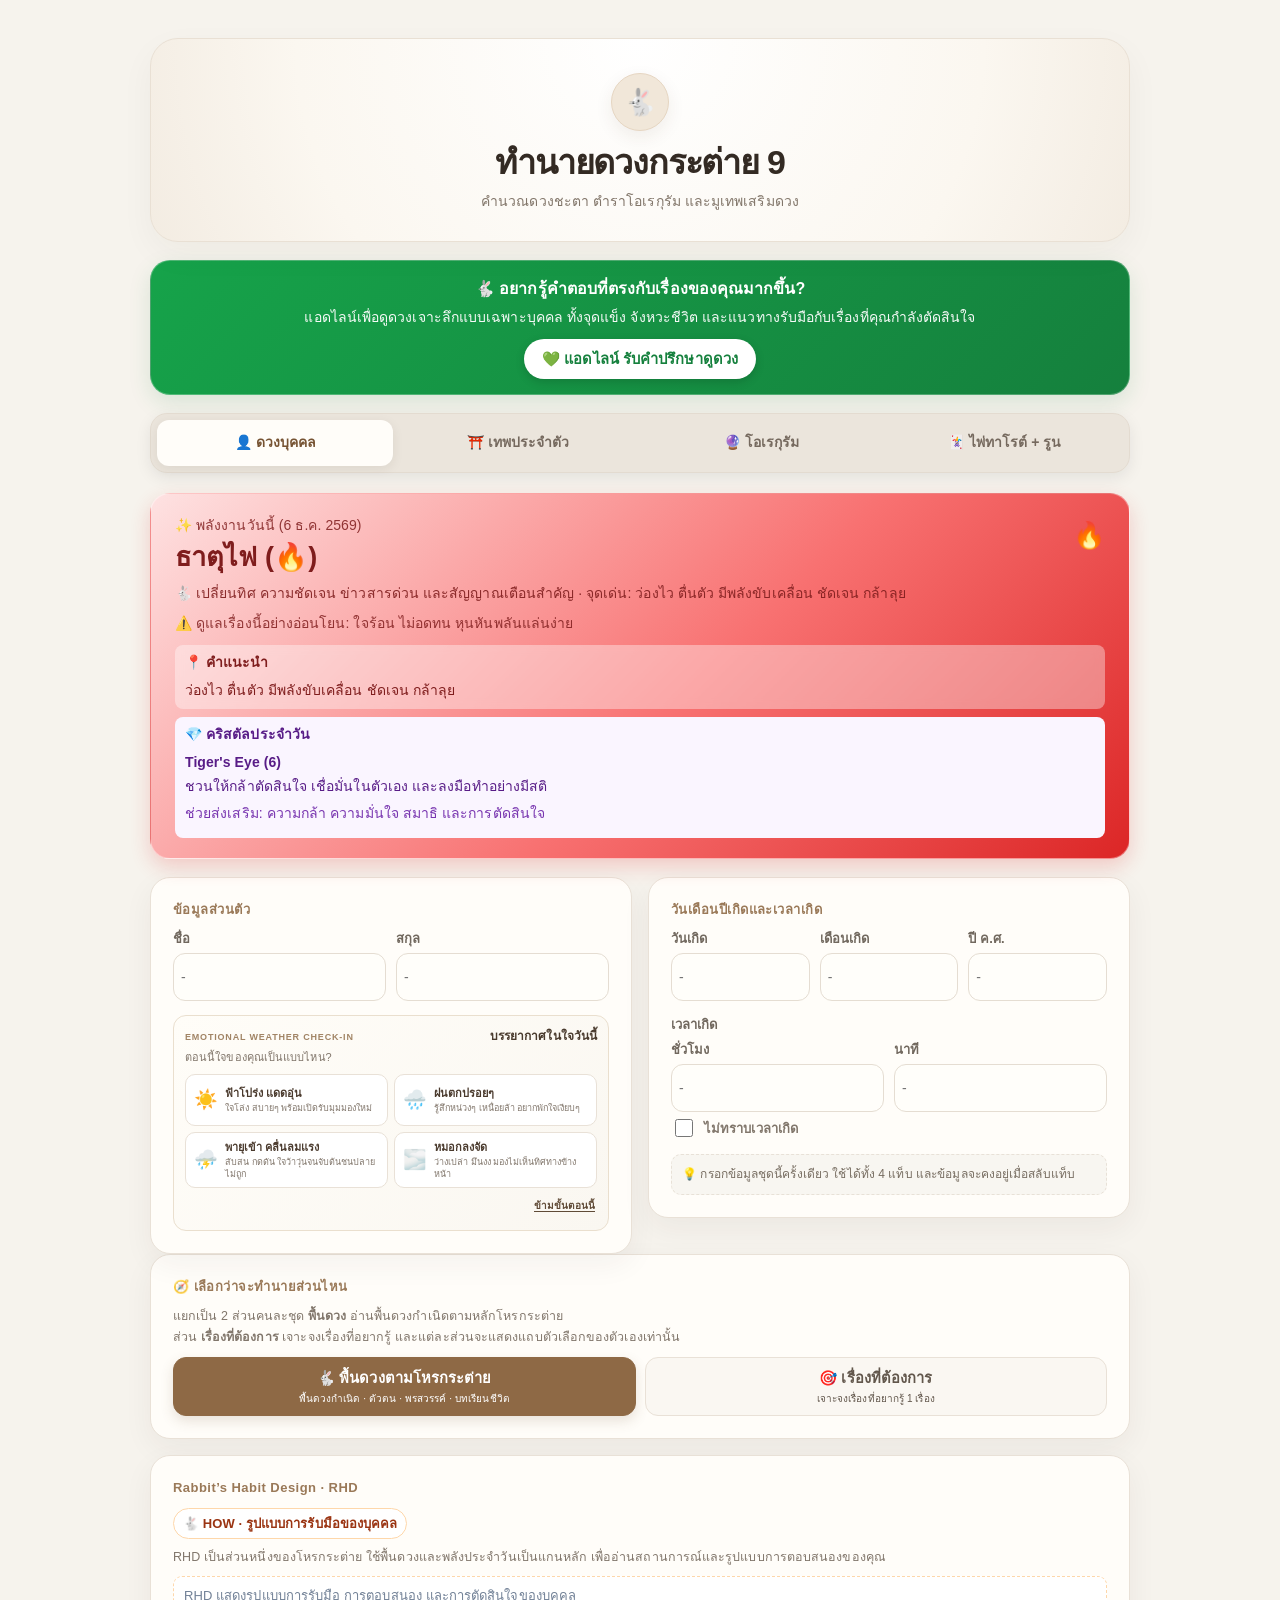
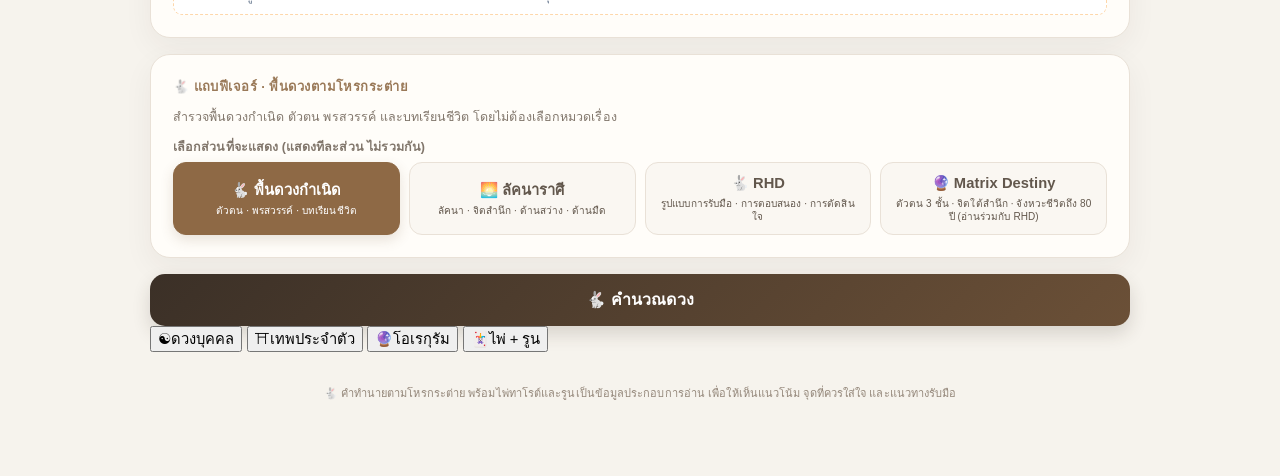
==== commit 12a18db8: "Load public published prediction compatibility adapter in main app" ====
--- a/index.html
+++ b/index.html
@@ -256,6 +256,7 @@
   <script src="assets/js/02-horakratai-engine.js"></script>
 
   <script src="assets/js/07-matrix-of-destiny.js"></script>
+  <script src="assets/js/prediction-compatibility.js"></script>
 
   <script src="assets/js/03-daily-element.js"></script>
 
--- a/assets/css/emotional-weather.css
+++ b/assets/css/emotional-weather.css
@@ -1,117 +1,104 @@
-
-/* Emotional Weather Check-in — isolated UI layer */
-body.emotional-weather-open { overflow: hidden; }
-.emotional-weather-overlay {
-  position: fixed;
-  inset: 0;
-  z-index: 1000;
-  display: grid;
-  place-items: center;
-  padding: max(16px, env(safe-area-inset-top)) 14px max(16px, env(safe-area-inset-bottom));
-  overflow-y: auto;
-  background: rgba(48, 42, 36, .42);
-  -webkit-backdrop-filter: blur(7px);
-  backdrop-filter: blur(7px);
-  animation: emotional-weather-fade-in .24s ease both;
-}
-.emotional-weather-overlay[hidden] { display: none; }
-.emotional-weather-panel {
-  width: min(100%, 540px);
-  max-height: min(90dvh, 760px);
-  overflow-y: auto;
-  padding: clamp(20px, 5vw, 30px);
-  border: 1px solid #e9e1d7;
-  border-radius: 24px;
-  background: #fffdf9;
-  box-shadow: 0 24px 70px rgba(45, 34, 24, .2);
-  animation: emotional-weather-rise .32s cubic-bezier(.2,.75,.25,1) both;
+/* Emotional Weather Check-in — compact inline selector under the name fields */
+.emotional-weather-checkin {
+  margin-top: 12px;
+  padding: 11px;
+  border: 1px solid #eadfce;
+  border-radius: 13px;
+  background: linear-gradient(135deg, #fffdf8, #faf7f1);
+}
+.emotional-weather-heading {
+  display: flex;
+  flex-wrap: wrap;
+  align-items: baseline;
+  justify-content: space-between;
+  gap: 3px 8px;
 }
 .emotional-weather-eyebrow {
   color: #a18465;
-  font-size: 10px;
+  font-size: 9px;
   font-weight: 800;
-  letter-spacing: .14em;
-  text-align: center;
-}
-.emotional-weather-panel h2 {
-  margin: 7px 0 10px;
-  color: #332a23;
-  font-size: clamp(21px, 5vw, 25px);
-  line-height: 1.35;
-  text-align: center;
+  letter-spacing: .09em;
+}
+.emotional-weather-heading strong {
+  color: #493a2d;
+  font-size: 12px;
 }
 .emotional-weather-prompt {
-  max-width: 440px;
-  margin: 0 auto 20px;
-  color: #74685c;
-  font-size: 14px;
-  line-height: 1.8;
-  text-align: center;
+  margin: 3px 0 8px;
+  color: #81766b;
+  font-size: 11px;
+  line-height: 1.45;
 }
 .emotional-weather-options {
   display: grid;
   grid-template-columns: repeat(2, minmax(0, 1fr));
-  gap: 10px;
+  gap: 6px;
 }
 .emotional-weather-option {
   display: flex;
   min-width: 0;
-  min-height: 112px;
-  align-items: flex-start;
-  gap: 10px;
-  padding: 14px 12px;
+  min-height: 52px;
+  align-items: center;
+  gap: 7px;
+  padding: 7px 8px;
   border: 1px solid #e9e1d7;
-  border-radius: 16px;
-  background: #fcfaf6;
+  border-radius: 10px;
+  background: #fff;
   color: #40372f;
   font: inherit;
   text-align: left;
   cursor: pointer;
-  transition: border-color .18s ease, background .18s ease, transform .18s ease, box-shadow .18s ease;
+  transition: border-color .16s ease, background .16s ease, box-shadow .16s ease;
   -webkit-tap-highlight-color: transparent;
 }
 .emotional-weather-option:hover,
 .emotional-weather-option:focus-visible {
   border-color: #c8ad8e;
-  background: #f7f0e7;
-  box-shadow: 0 5px 15px rgba(96, 71, 45, .08);
   outline: none;
 }
-.emotional-weather-option:active { transform: scale(.985); }
+.emotional-weather-option.is-selected {
+  border-color: #b8956d;
+  background: #f6eee3;
+  box-shadow: inset 0 0 0 1px #b8956d;
+}
 .emotional-weather-icon {
   flex: 0 0 auto;
-  font-size: 25px;
-  line-height: 1.2;
-}
-.emotional-weather-copy { display: grid; gap: 5px; min-width: 0; }
+  font-size: 19px;
+  line-height: 1.1;
+}
+.emotional-weather-copy {
+  display: grid;
+  gap: 1px;
+  min-width: 0;
+}
 .emotional-weather-copy strong {
   color: #4a3a2d;
-  font-size: 13px;
-  line-height: 1.5;
+  font-size: 11px;
+  line-height: 1.35;
   overflow-wrap: anywhere;
 }
 .emotional-weather-copy small {
   color: #81766b;
-  font-size: 11px;
-  line-height: 1.6;
+  font-size: 9px;
+  line-height: 1.35;
 }
 .emotional-weather-skip {
   display: block;
-  min-height: 42px;
-  margin: 14px auto 0;
-  padding: 8px 14px;
+  margin: 6px 0 0 auto;
+  padding: 4px 2px;
   border: 0;
-  border-radius: 999px;
   background: transparent;
   color: #8b7b6b;
   font: inherit;
-  font-size: 12px;
+  font-size: 10px;
   text-decoration: underline;
-  text-underline-offset: 3px;
+  text-underline-offset: 2px;
   cursor: pointer;
 }
-.emotional-weather-skip:hover,
-.emotional-weather-skip:focus-visible { color: #604b37; outline: 2px solid #d9c4aa; outline-offset: 3px; }
+.emotional-weather-skip.is-selected {
+  color: #604b37;
+  font-weight: 700;
+}
 .emotional-weather-intro {
   display: flex;
   align-items: flex-start;
